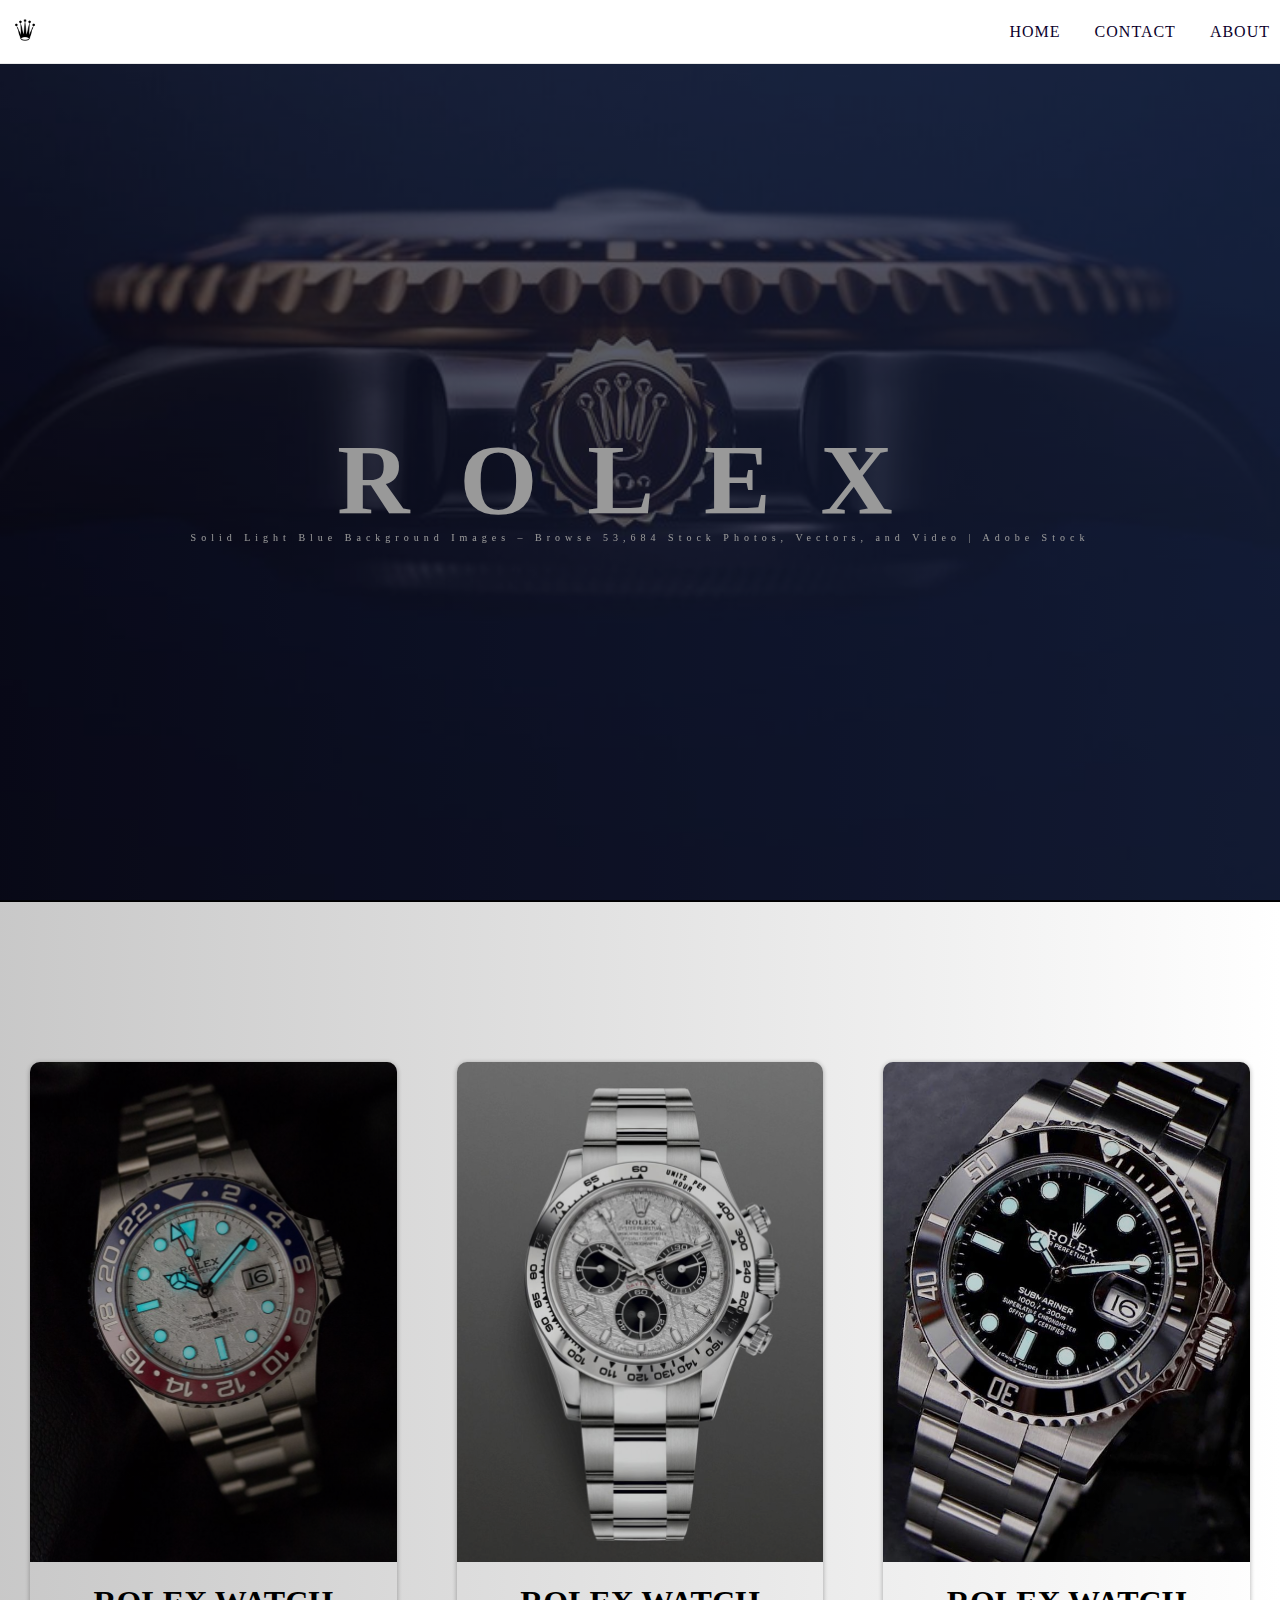
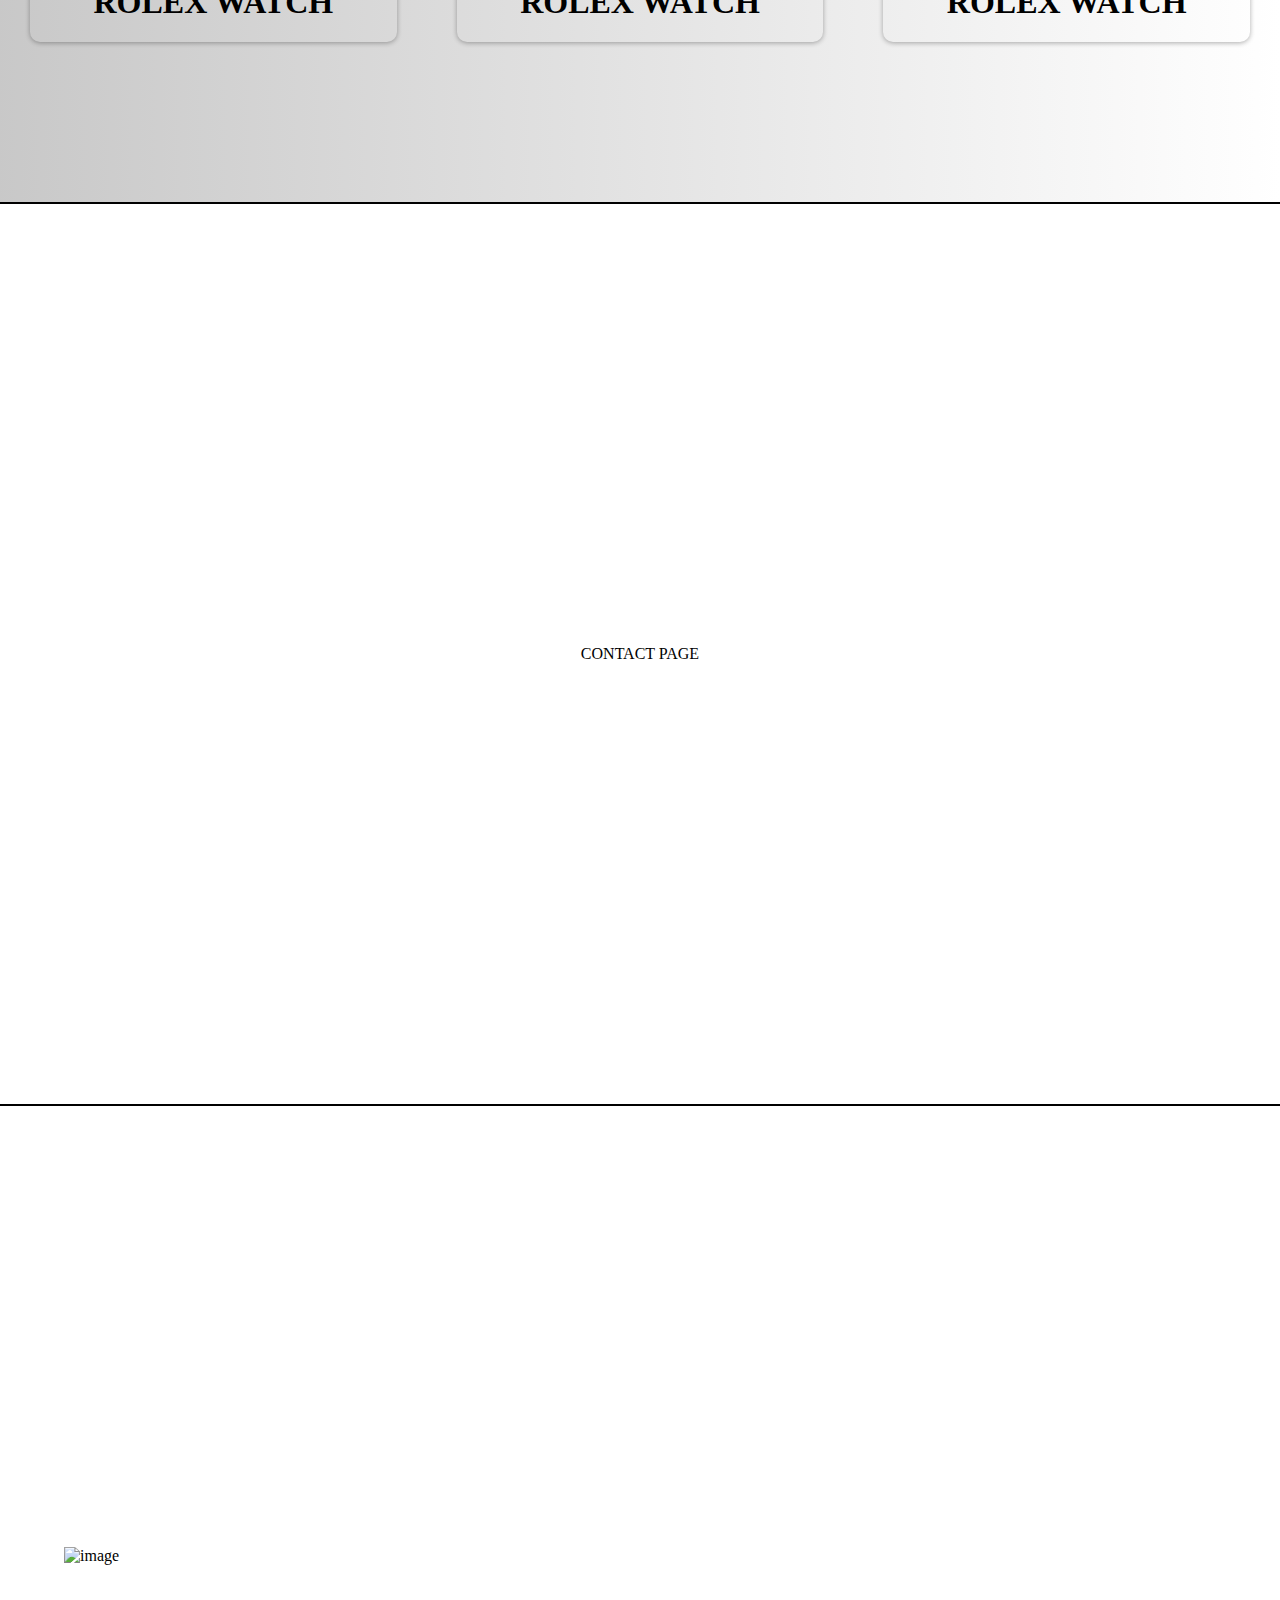
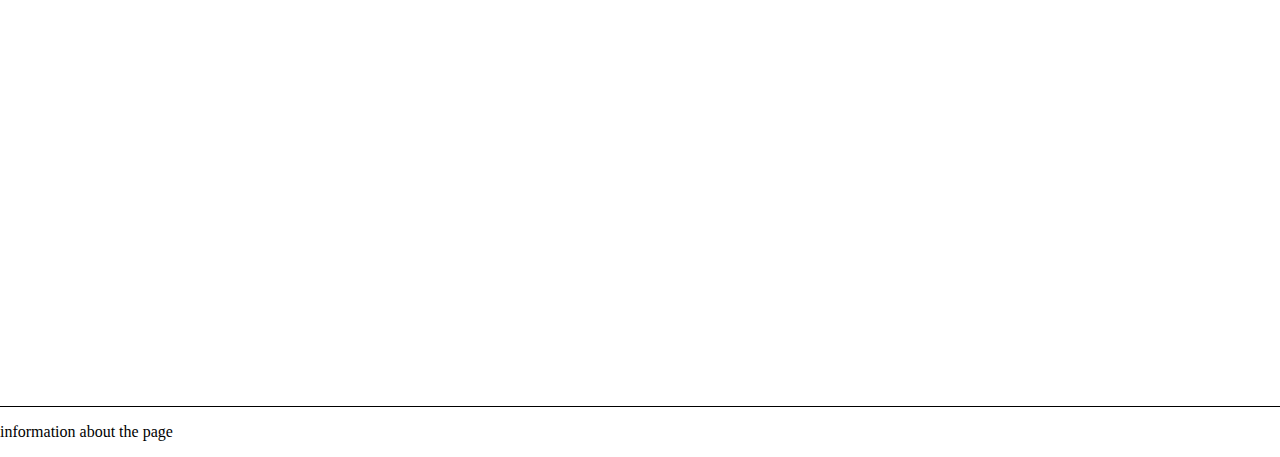
==== index.html @ f94d5968 "update page" ====
<!DOCTYPE html>
<html lang="en">
<head>
    <meta charset="UTF-8">
    <meta name="viewport" content="width=device-width, initial-scale=1.0">
    <title>Rolex.org</title>
    <link rel="icon" href="/img/logo-img.jpg">
    <link rel="stylesheet" href="/style.css">
</head>
<body>
    <header id="header-id">
        <div class="header-container">
            <div class="logo-div">
                <a href="#"><img src="/img/logo-img.jpg" alt="lgo" width="30px" id="logo-img"></a>
            </div>
            <div class="pages-div">
                <a href="#page-home">HOME</a>
                <a href="#page-contact">CONTACT</a>
                <a href="#page-about">ABOUT</a>
            </div>
        </div>
    </header>
    <!-- header end  -->
    <div class="all-page">
        <div class="land-page" id="page-lan">
            <div class="main">
                <h1>ROLEX</h1>
            </div>   
            <div class="sub">
                <p>Solid Light Blue Background Images – Browse 53,684 Stock Photos, Vectors, and Video | Adobe Stock</p>
            </div>
        </div> 
        <!-- land-page end -->
        <div class="home-page" id="page-home">
            <!-- <p>HOME PAGE</p> -->
           <!-- <div class="first-row">
            <div class="first-img">
                <img src="/img/img-1.jpg" alt="">
            </div>
            <div class="second-img">
                <img src="/img/img-2.jpg" alt="">
            </div>
            <div class="third-img">
                <img src="/img/img-3.jpg" alt="">
            </div>
           </div> 

           <div class="second-row">
            <div class="2-first-img">
                <img src="/img/img-4.jpg" alt="">
            </div>
            <div class="2-second-img">
                <img src="/img/img-5.jpg" alt="">
            </div>
            <div class="2-third-img">
                <img src="/img/img-6.jpg" alt="">
            </div>
           </div> -->

           <div class="third-row">
            <div class="first-img">
                <div class="img-3" id="img-11">
                    <!-- <img src="/img/img-11.jpg" alt=""> -->
                </div>
                <div class="text-3">
                    <h1>ROLEX WATCH</h1>
                </div>
            </div>
            <div class="second-img">
                <div class="img-3" id="img-5">
                    <!-- <img src="/img/img-5.jpg" alt=""> -->
                </div>
                <div class="text-3">
                    <h1>ROLEX WATCH</h1>
                </div>
            </div>
            <div class="third-img">
                <div class="img-3" id="img-7">
                    <!-- <img src="/img/img-7.jpg" alt=""> -->
                </div>
                <div class="text-3">
                    <h1>ROLEX WATCH</h1>
                </div>
            </div>
           </div>
        </div>
        <!-- home-page end -->
        <div class="contact-page" id="page-contact">
            <p>CONTACT PAGE</p>
        </div>
        <!-- contact-page end -->
        <div class="about-page" id="page-about">
            <img src="https://sugesswatch.com/cdn/shop/files/01_e81c27a1-231c-4079-8136-83de988361e1_1946x.jpg?v=1704544137" alt="image">
        </div>
    </div>
    <!-- about-page end -->
    <footer>
        <div class="info">
        <p>information about the page</p>
    </div>
   </footer>
</body>
</html>
---- style.css ----
html{
    scroll-behavior: smooth;
}
body{
    margin: 0;
    padding: 0;
    font-family: Verdana;
}
.header-container{
    display: flex;
    align-items: center;
    justify-content: space-between;
    background-color: rgb(255, 255, 255);
    height: 7vh;
    padding-left: 10px;
    padding-right: 10px;
}
#header-id{
    position: sticky;
    top: 0;
    border-bottom: 1px solid rgba(223, 222, 222, 0.679);
}
.header-container .pages-div a{
    margin-left: 30px;
}
.header-container a{
    text-decoration: none;
    letter-spacing: 1px;
    color: rgb(12, 1, 44);
    font-weight: 500;
    font-size: 16px;
}

#logo-img{
    border-radius: 10px;
}

.all-page{
    display: flex;
    align-items: center;
    justify-content: center;
    flex-direction: column;
}

.all-page div{
    width: 100%;
    /* border: 1px solid black; */
    display: flex;
    align-items: center;
    justify-content: center;
}
.land-page{
    height: 93vh;
    /* background: linear-gradient(to left, rgba(49, 71, 136, 0.6), rgba(31, 31, 79, 0.416)), url("/img/land-page.jpg"); */
    background: linear-gradient(to left, rgba(49, 71, 136, 0.6), rgba(31, 31, 79, 0.416)), url("/img/img-20.jpg");
    background-repeat: no-repeat;
    filter: brightness(.6);
    /* filter: opacity(1px); */
    /* filter: blur(10px); */
    background-position: center;
    background-attachment: fixed;
    background-size: cover ;
    display: flex;
    align-items: center;
    justify-content: center;
    flex-direction: column;
}
.land-page h1{
    font-size: 100px;
    color: white;
    margin: 0;
    letter-spacing: 50px;
}
.land-page p{
    font-size: 10px;
    margin: 0;
    margin-top: -5px;
    letter-spacing: 5px;
    color: white;
    text-align: center;
}
.home-page, .about-page, .contact-page{
    height: 100vh;
    border: 1px solid black;
}
.about-page img{
    width: 90%;
}
.home-page{
    display: flex;
    align-items: center;
    justify-content: center;
    flex-direction: column;
    background: linear-gradient(to right, rgba(19, 18, 18, 0.232), rgba(255, 255, 255, 0.173));
}
.home-page img{
    width: 300px;
    height: 500px;
    object-fit: cover;
}

.first-img, .second-img, .third-img{
    display: flex;
    align-items: center;
    justify-content: center;
    flex-direction: column;
    margin: 30px;
    /* border: 1px solid black; */
    border-radius: 10px;
    overflow: hidden;
    box-shadow: 0 1px 5px rgba(0, 0, 0, 0.323);
    
}
#img-11{
    height: 500px;
    background: linear-gradient(to right, rgba(0, 0, 0, 0.169), rgba(0, 0, 0, 0.5)), url(/img/img-11.jpg);
    background-position: center;
    background-size: cover;
    border: none;
}
#img-5{
    height: 500px;
    background: linear-gradient(to right, rgba(0, 0, 0, 0.169), rgba(0, 0, 0, 0.234)), url(/img/img-5.jpg);
    background-position: center;
    background-size: cover;
    border: none;
}
#img-7{
    height: 500px;
    background: linear-gradient(to right, rgba(0, 0, 0, 0.169), rgba(0, 0, 0, 0.23)), url(/img/img-7.jpg);
    background-position: center;
    background-size: cover;
    border: none;
    
}
.text-3{
    border: none;
}
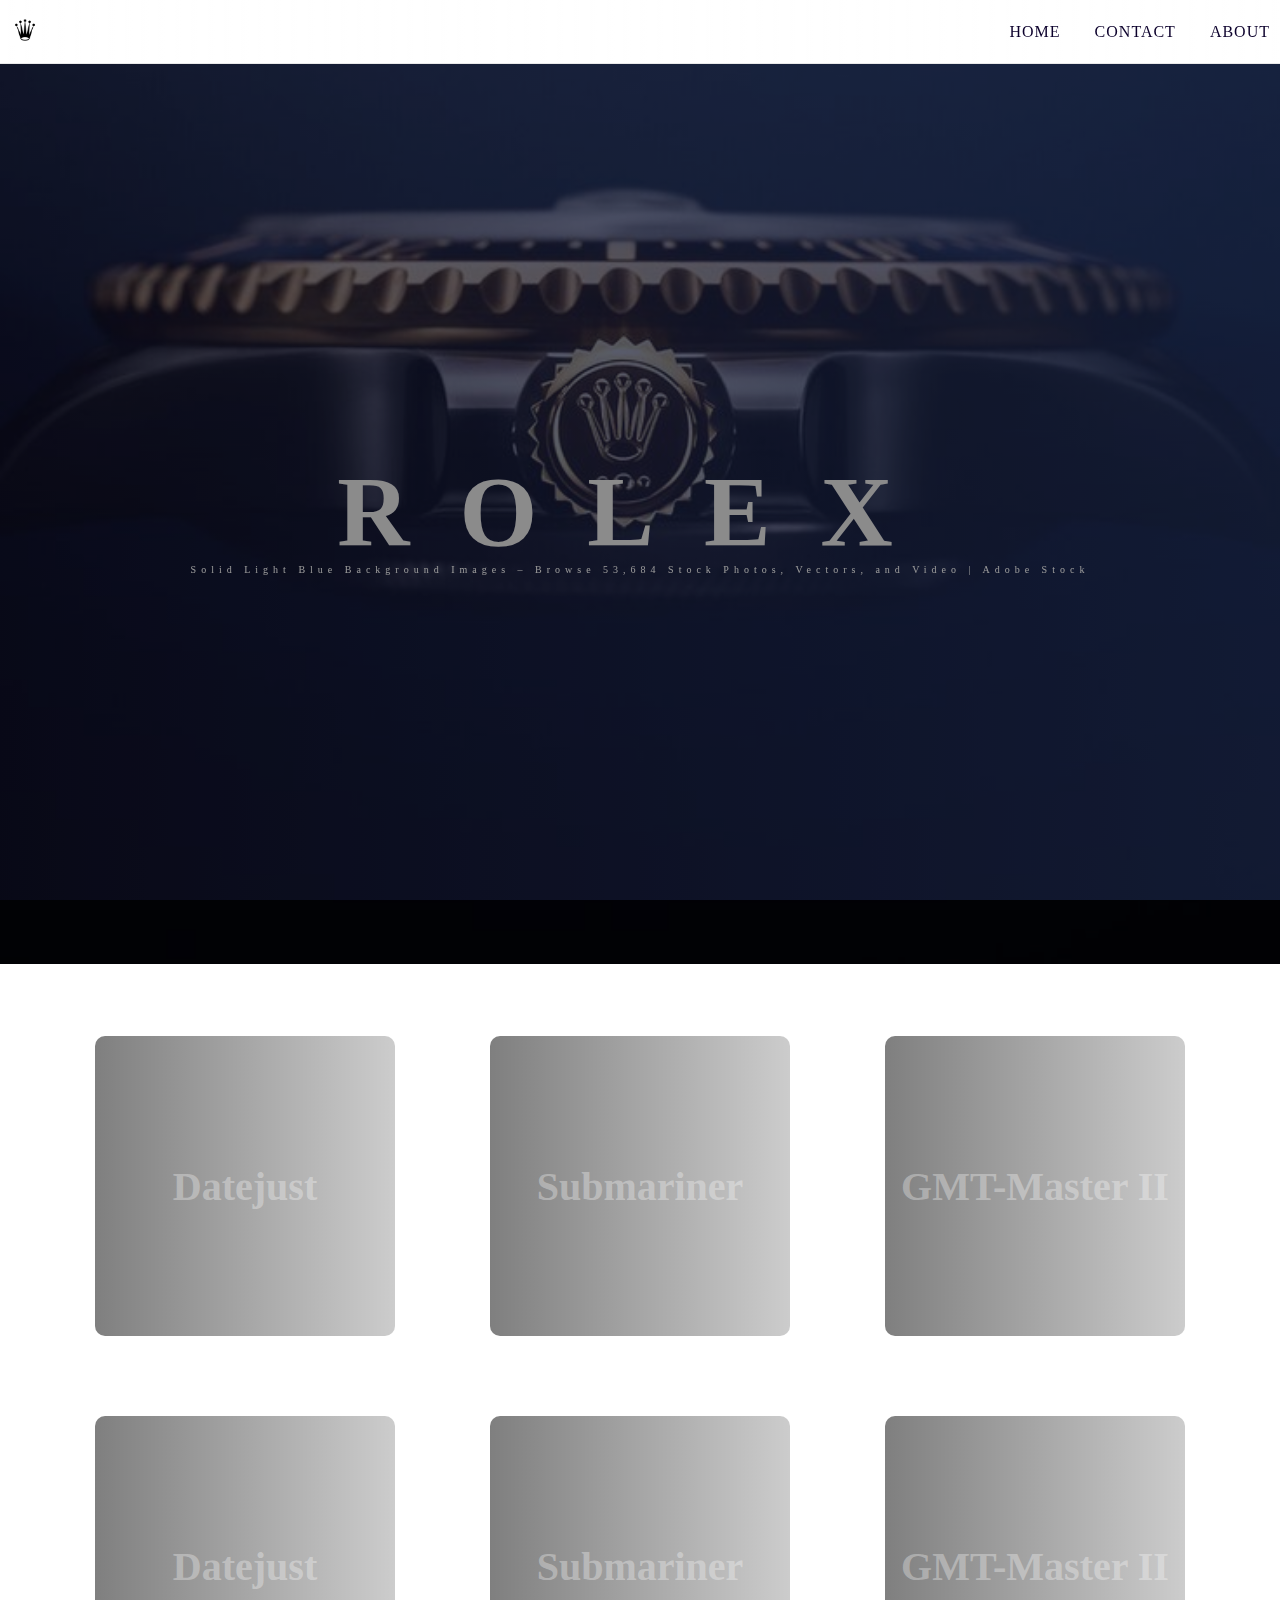
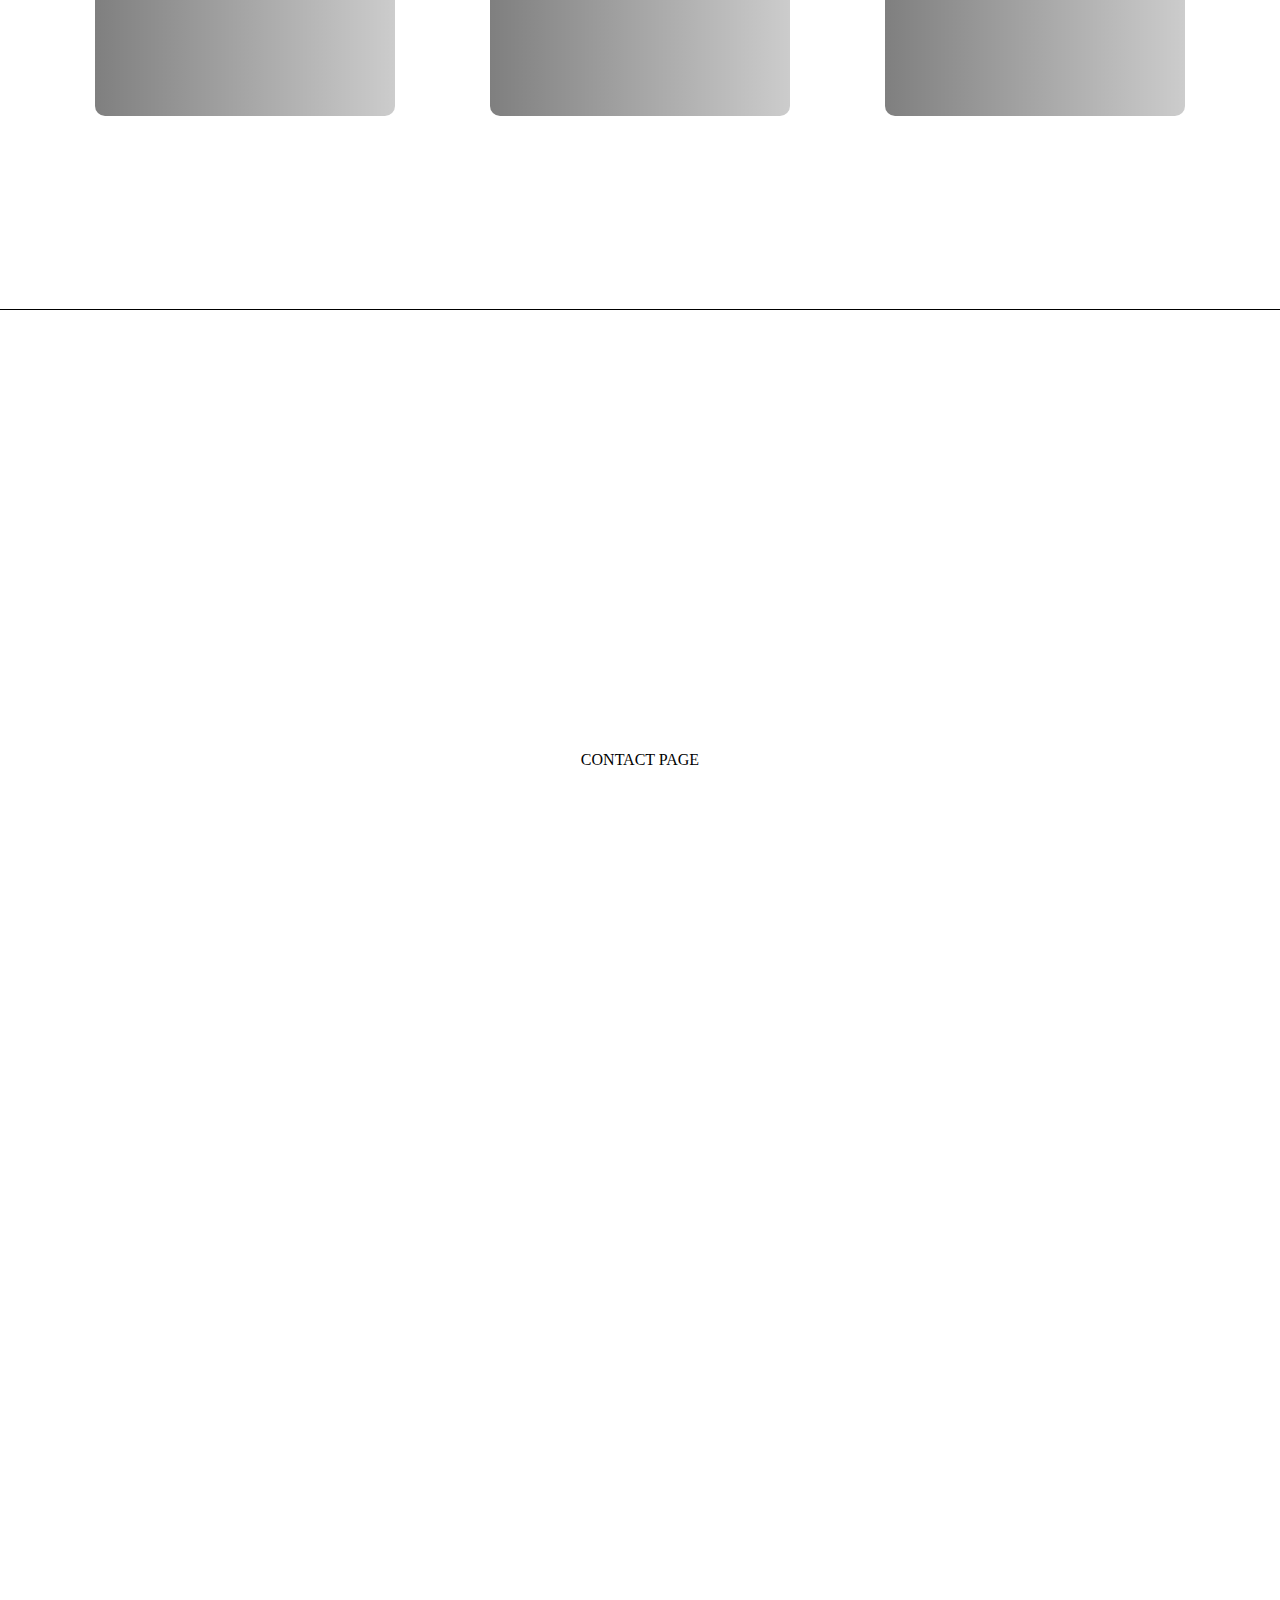
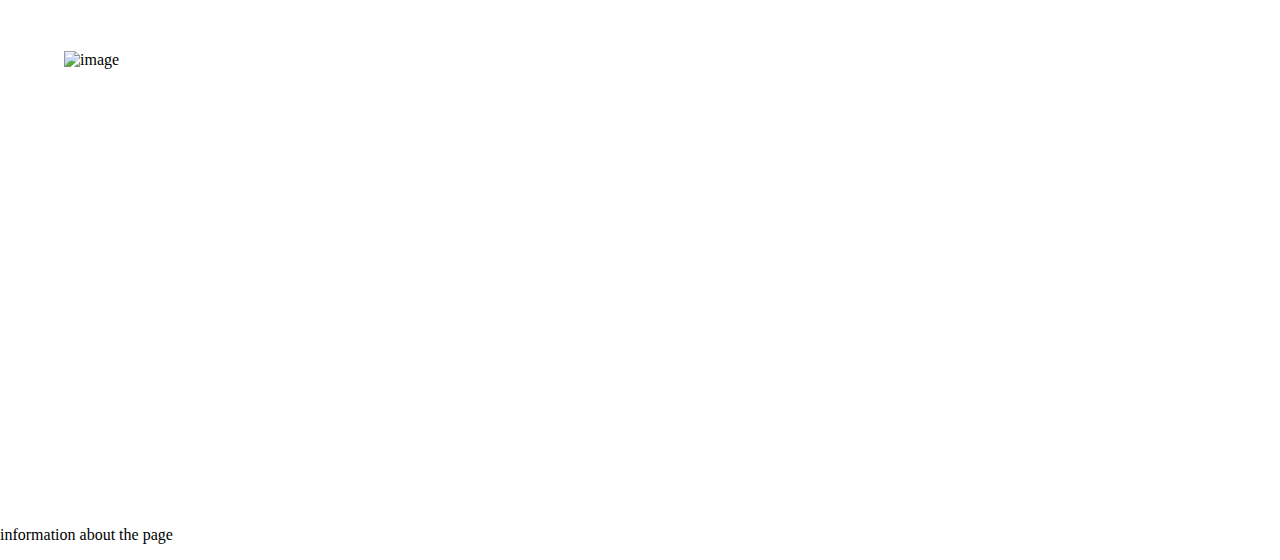
==== commit 59ae3052: "update page" ====
--- a/index.html
+++ b/index.html
@@ -32,58 +32,37 @@
         </div> 
         <!-- land-page end -->
         <div class="home-page" id="page-home">
-            <!-- <p>HOME PAGE</p> -->
-           <!-- <div class="first-row">
-            <div class="first-img">
-                <img src="/img/img-1.jpg" alt="">
-            </div>
-            <div class="second-img">
-                <img src="/img/img-2.jpg" alt="">
-            </div>
-            <div class="third-img">
-                <img src="/img/img-3.jpg" alt="">
-            </div>
-           </div> 
-
-           <div class="second-row">
-            <div class="2-first-img">
-                <img src="/img/img-4.jpg" alt="">
-            </div>
-            <div class="2-second-img">
-                <img src="/img/img-5.jpg" alt="">
-            </div>
-            <div class="2-third-img">
-                <img src="/img/img-6.jpg" alt="">
-            </div>
-           </div> -->
-
-           <div class="third-row">
-            <div class="first-img">
-                <div class="img-3" id="img-11">
-                    <!-- <img src="/img/img-11.jpg" alt=""> -->
+            <!-- start first row  -->
+            <div class="rows">
+                <div class="img-1" id="img-11">
+                    <h1>Datejust</h1>
                 </div>
-                <div class="text-3">
-                    <h1>ROLEX WATCH</h1>
+                <div class="img-1" id="img-5">
+                    <h1>Submariner</h1>
+                </div>
+                <div class="img-1" id="img-7">
+                    <h1>GMT-Master II</h1>
                 </div>
             </div>
-            <div class="second-img">
-                <div class="img-3" id="img-5">
-                    <!-- <img src="/img/img-5.jpg" alt=""> -->
+            <!-- end first row  -->
+<!-- ******************************************** -->
+            <!-- start second row  -->
+            <div class="rows">
+                <div class="img-2" id="img-19">
+                    <h1>Datejust</h1>
                 </div>
-                <div class="text-3">
-                    <h1>ROLEX WATCH</h1>
+                <div class="img-2" id="img-8">
+                    <h1>Submariner</h1>
+                </div>
+                <div class="img-2" id="img-1">
+                    <h1>GMT-Master II</h1>
                 </div>
             </div>
-            <div class="third-img">
-                <div class="img-3" id="img-7">
-                    <!-- <img src="/img/img-7.jpg" alt=""> -->
-                </div>
-                <div class="text-3">
-                    <h1>ROLEX WATCH</h1>
-                </div>
-            </div>
+            <!-- end of second row  -->
+<!-- ************************************************* -->
            </div>
-        </div>
+        </div> <!-- end of page container -->
+<!-- **************************************** -->
         <!-- home-page end -->
         <div class="contact-page" id="page-contact">
             <p>CONTACT PAGE</p>
--- a/style.css
+++ b/style.css
@@ -10,7 +10,7 @@
     display: flex;
     align-items: center;
     justify-content: space-between;
-    background-color: rgb(255, 255, 255);
+    background: linear-gradient(to right, rgba(255, 255, 255, 0.697), rgb(255, 255, 255));
     height: 7vh;
     padding-left: 10px;
     padding-right: 10px;
@@ -31,23 +31,13 @@
     font-size: 16px;
 }
 
-#logo-img{
-    border-radius: 10px;
-}
-
-.all-page{
-    display: flex;
-    align-items: center;
-    justify-content: center;
-    flex-direction: column;
-}
-
-.all-page div{
+.all-page .land-page,.about-page, .contact-page{
     width: 100%;
     /* border: 1px solid black; */
     display: flex;
     align-items: center;
     justify-content: center;
+    height: 100vh;
 }
 .land-page{
     height: 93vh;
@@ -67,9 +57,10 @@
 }
 .land-page h1{
     font-size: 100px;
-    color: white;
+    color: rgb(232, 232, 232);
     margin: 0;
     letter-spacing: 50px;
+    /* -webkit-text-stroke: .3px rgb(1, 5, 24); */
 }
 .land-page p{
     font-size: 10px;
@@ -79,60 +70,68 @@
     color: white;
     text-align: center;
 }
-.home-page, .about-page, .contact-page{
-    height: 100vh;
-    border: 1px solid black;
-}
 .about-page img{
     width: 90%;
 }
-.home-page{
+
+#img-11{
+    background: linear-gradient(to right, rgba(0, 0, 0, .5), rgba(0, 0, 0, 0.2)), url(/img/img-33.jpg);
+}
+#img-5{
+    background: linear-gradient(to right, rgba(0, 0, 0, .5), rgba(0, 0, 0, .2)), url(/img/img-44.jpg);
+}
+#img-7{
+    background: linear-gradient(to right, rgba(0, 0, 0, .5), rgba(0, 0, 0, .2)), url(/img/img-55.jpg);
+}
+#img-1{
+    background: linear-gradient(to right, rgba(0, 0, 0, .5), rgba(0, 0, 0, .2)), url(/img/img-ice.jpg);
+}
+#img-19{
+    background: linear-gradient(to right, rgba(0, 0, 0, .5), rgba(0, 0, 0, .2)), url(/img/img-rock.jpg);
+}
+#img-8{
+    background: linear-gradient(to right, rgba(0, 0, 0, .5), rgba(0, 0, 0, .2)), url(/img/img-sea.jpg);
+}
+#img-11, #img-5, #img-7, #img-1, #img-19, #img-8{
+    height: 300px;
+    width: 300px;
+    background-position: center;
+    background-size: cover;
+    border: none;
+    text-align: center;
     display: flex;
     align-items: center;
     justify-content: center;
-    flex-direction: column;
-    background: linear-gradient(to right, rgba(19, 18, 18, 0.232), rgba(255, 255, 255, 0.173));
-}
-.home-page img{
-    width: 300px;
-    height: 500px;
-    object-fit: cover;
+    margin-bottom: 80px;
 }
 
-.first-img, .second-img, .third-img{
+.rows h1{
+    border: none;
+    color: rgba(255, 255, 255, 0.332);
+    font-size: 40px;
+    /* -webkit-text-stroke: .5px rgb(255, 255, 255); */
+}
+.rows h1:hover{
+    color: white;
+}
+
+/* home page  */
+.rows{
     display: flex;
-    align-items: center;
-    justify-content: center;
-    flex-direction: column;
-    margin: 30px;
-    /* border: 1px solid black; */
+    align-content: center;
+    justify-content: space-evenly;
+    flex-direction: row;
+}
+.home-page{
+    height: 97vh;
+    padding-top: 8vh;
+    border-bottom: 1px solid black;
+    background: linear-gradient(to right, rgba(87, 87, 87, 0.224), rgba(69, 69, 69, 0.321)), url('/img/nice-img.jpg');
+    background-attachment: fixed;
+    background-size: cover;
+    /* filter: opacity(50); */
+    /* filter: blur(30); */
+}
+.img-1, .img-2{
     border-radius: 10px;
-    overflow: hidden;
-    box-shadow: 0 1px 5px rgba(0, 0, 0, 0.323);
-    
-}
-#img-11{
-    height: 500px;
-    background: linear-gradient(to right, rgba(0, 0, 0, 0.169), rgba(0, 0, 0, 0.5)), url(/img/img-11.jpg);
-    background-position: center;
-    background-size: cover;
-    border: none;
-}
-#img-5{
-    height: 500px;
-    background: linear-gradient(to right, rgba(0, 0, 0, 0.169), rgba(0, 0, 0, 0.234)), url(/img/img-5.jpg);
-    background-position: center;
-    background-size: cover;
-    border: none;
-}
-#img-7{
-    height: 500px;
-    background: linear-gradient(to right, rgba(0, 0, 0, 0.169), rgba(0, 0, 0, 0.23)), url(/img/img-7.jpg);
-    background-position: center;
-    background-size: cover;
-    border: none;
-    
-}
-.text-3{
-    border: none;
 }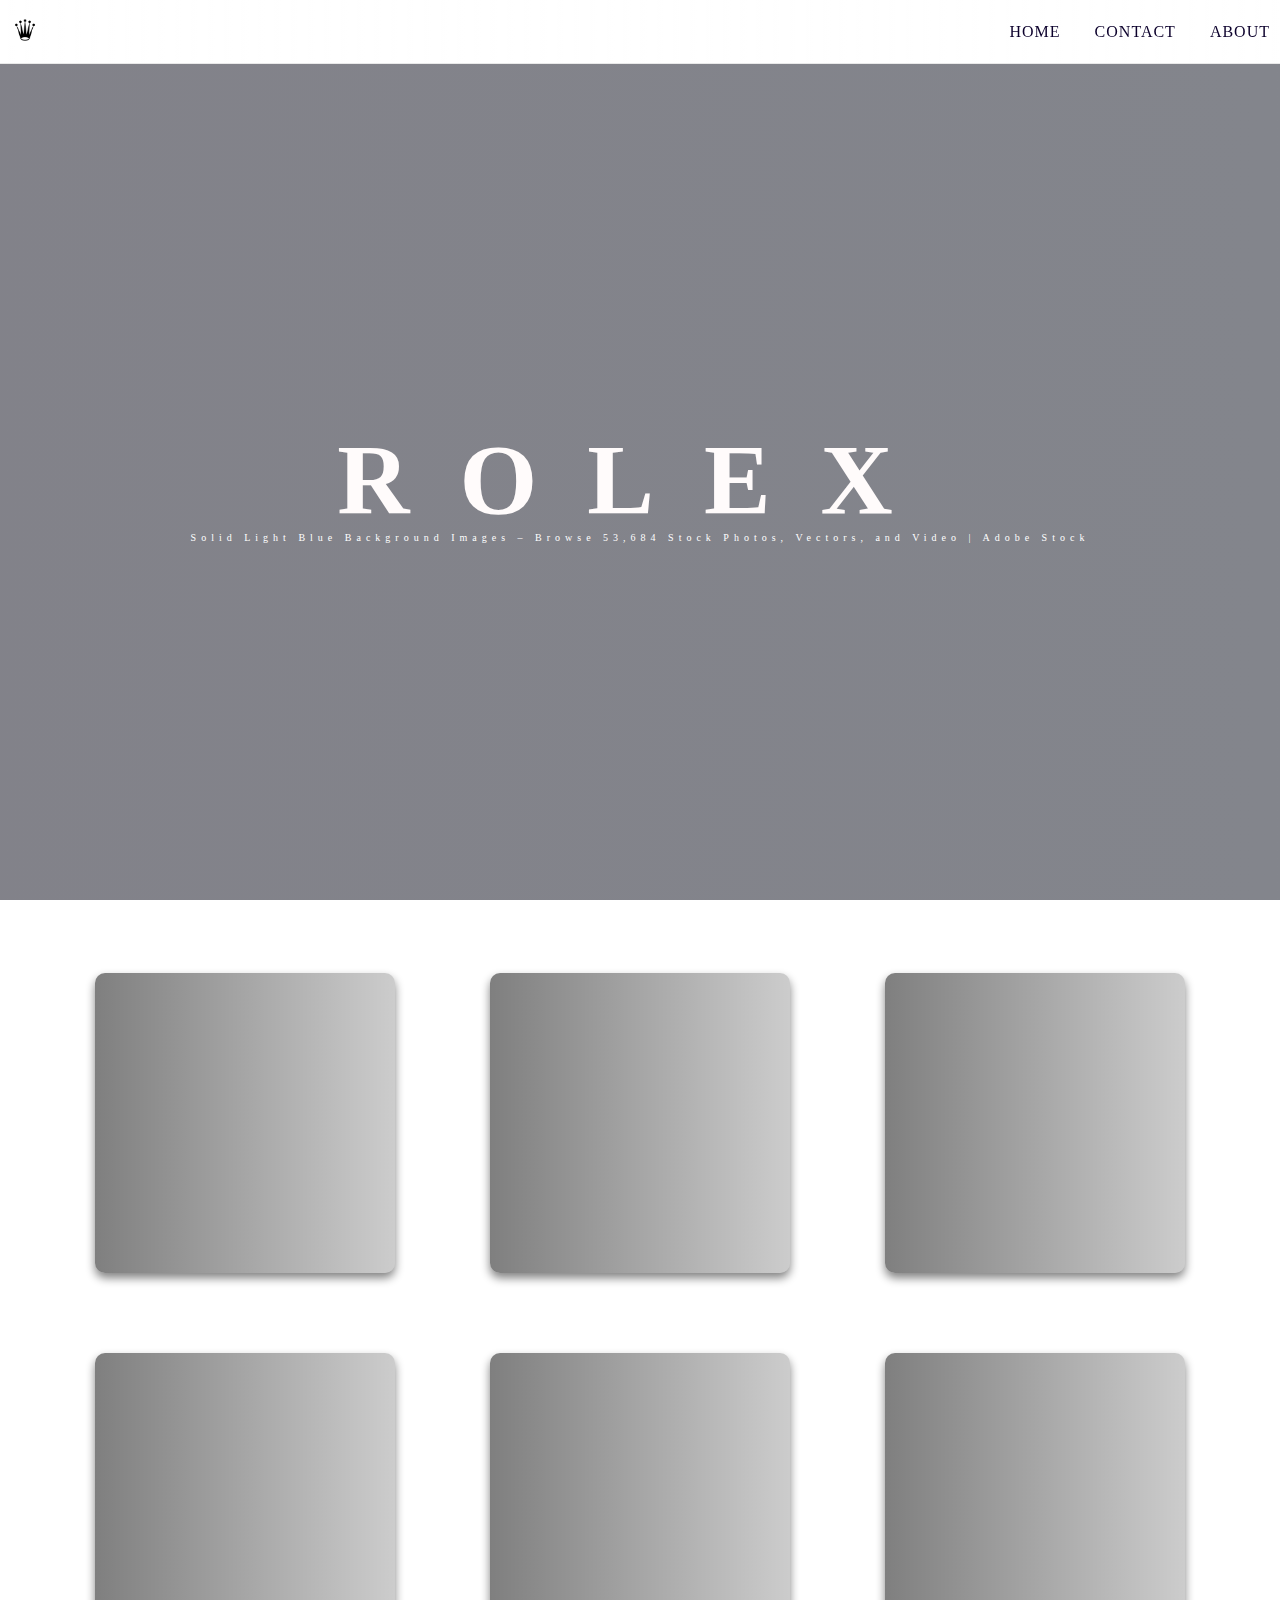
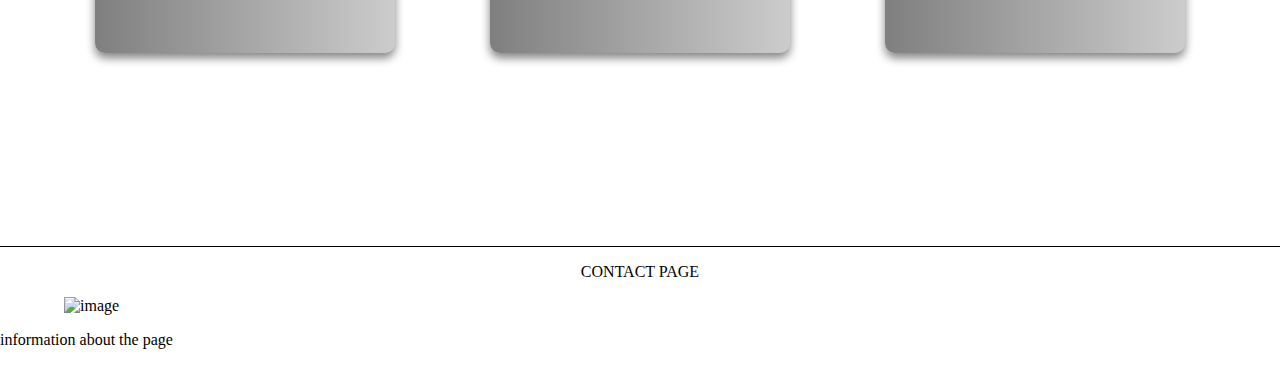
==== commit 18ee06ce: "update page" ====
--- a/index.html
+++ b/index.html
@@ -23,12 +23,8 @@
     <!-- header end  -->
     <div class="all-page">
         <div class="land-page" id="page-lan">
-            <div class="main">
                 <h1>ROLEX</h1>
-            </div>   
-            <div class="sub">
                 <p>Solid Light Blue Background Images – Browse 53,684 Stock Photos, Vectors, and Video | Adobe Stock</p>
-            </div>
         </div> 
         <!-- land-page end -->
         <div class="home-page" id="page-home">
--- a/style.css
+++ b/style.css
@@ -37,16 +37,13 @@
     display: flex;
     align-items: center;
     justify-content: center;
-    height: 100vh;
+    /* height: 100vh; */
 }
 .land-page{
     height: 93vh;
-    /* background: linear-gradient(to left, rgba(49, 71, 136, 0.6), rgba(31, 31, 79, 0.416)), url("/img/land-page.jpg"); */
-    background: linear-gradient(to left, rgba(49, 71, 136, 0.6), rgba(31, 31, 79, 0.416)), url("/img/img-20.jpg");
+    /* background: linear-gradient(to left, rgba(8, 12, 26, 0.5), rgba(6, 6, 21, 0.5)), url("/img/img-20.jpg"); */
+    background: linear-gradient(to left, rgba(8, 12, 26, 0.5), rgba(6, 6, 21, 0.5)), url("/img/nice-img.jpg");
     background-repeat: no-repeat;
-    filter: brightness(.6);
-    /* filter: opacity(1px); */
-    /* filter: blur(10px); */
     background-position: center;
     background-attachment: fixed;
     background-size: cover ;
@@ -57,7 +54,7 @@
 }
 .land-page h1{
     font-size: 100px;
-    color: rgb(232, 232, 232);
+    color: rgb(255, 251, 251);
     margin: 0;
     letter-spacing: 50px;
     /* -webkit-text-stroke: .3px rgb(1, 5, 24); */
@@ -75,9 +72,11 @@
 }
 
 #img-11{
-    background: linear-gradient(to right, rgba(0, 0, 0, .5), rgba(0, 0, 0, 0.2)), url(/img/img-33.jpg);
+    /* background: linear-gradient(to right, rgba(0, 0, 0, .5), rgba(0, 0, 0, 0.2)), url(/img/img-33.jpg); */
+    background: linear-gradient(to right, rgba(0, 0, 0, .5), rgba(0, 0, 0, 0.2)), url(/img/Rolex.jpg);
 }
 #img-5{
+    /* background: linear-gradient(to right, rgba(0, 0, 0, .5), rgba(0, 0, 0, .2)), url(/img/img-44.jpg); */
     background: linear-gradient(to right, rgba(0, 0, 0, .5), rgba(0, 0, 0, .2)), url(/img/img-44.jpg);
 }
 #img-7{
@@ -103,11 +102,12 @@
     align-items: center;
     justify-content: center;
     margin-bottom: 80px;
+    box-shadow: 0 5px 10px rgba(0, 0, 0, 0.493);
 }
 
 .rows h1{
     border: none;
-    color: rgba(255, 255, 255, 0.332);
+    color: rgba(255, 255, 255, 0);
     font-size: 40px;
     /* -webkit-text-stroke: .5px rgb(255, 255, 255); */
 }
@@ -126,7 +126,7 @@
     height: 97vh;
     padding-top: 8vh;
     border-bottom: 1px solid black;
-    background: linear-gradient(to right, rgba(87, 87, 87, 0.224), rgba(69, 69, 69, 0.321)), url('/img/nice-img.jpg');
+    background: linear-gradient(to right, rgba(35, 34, 34, 0.700), rgba(69, 69, 69, 0.706)), url('/img/land-page.jpg');
     background-attachment: fixed;
     background-size: cover;
     /* filter: opacity(50); */
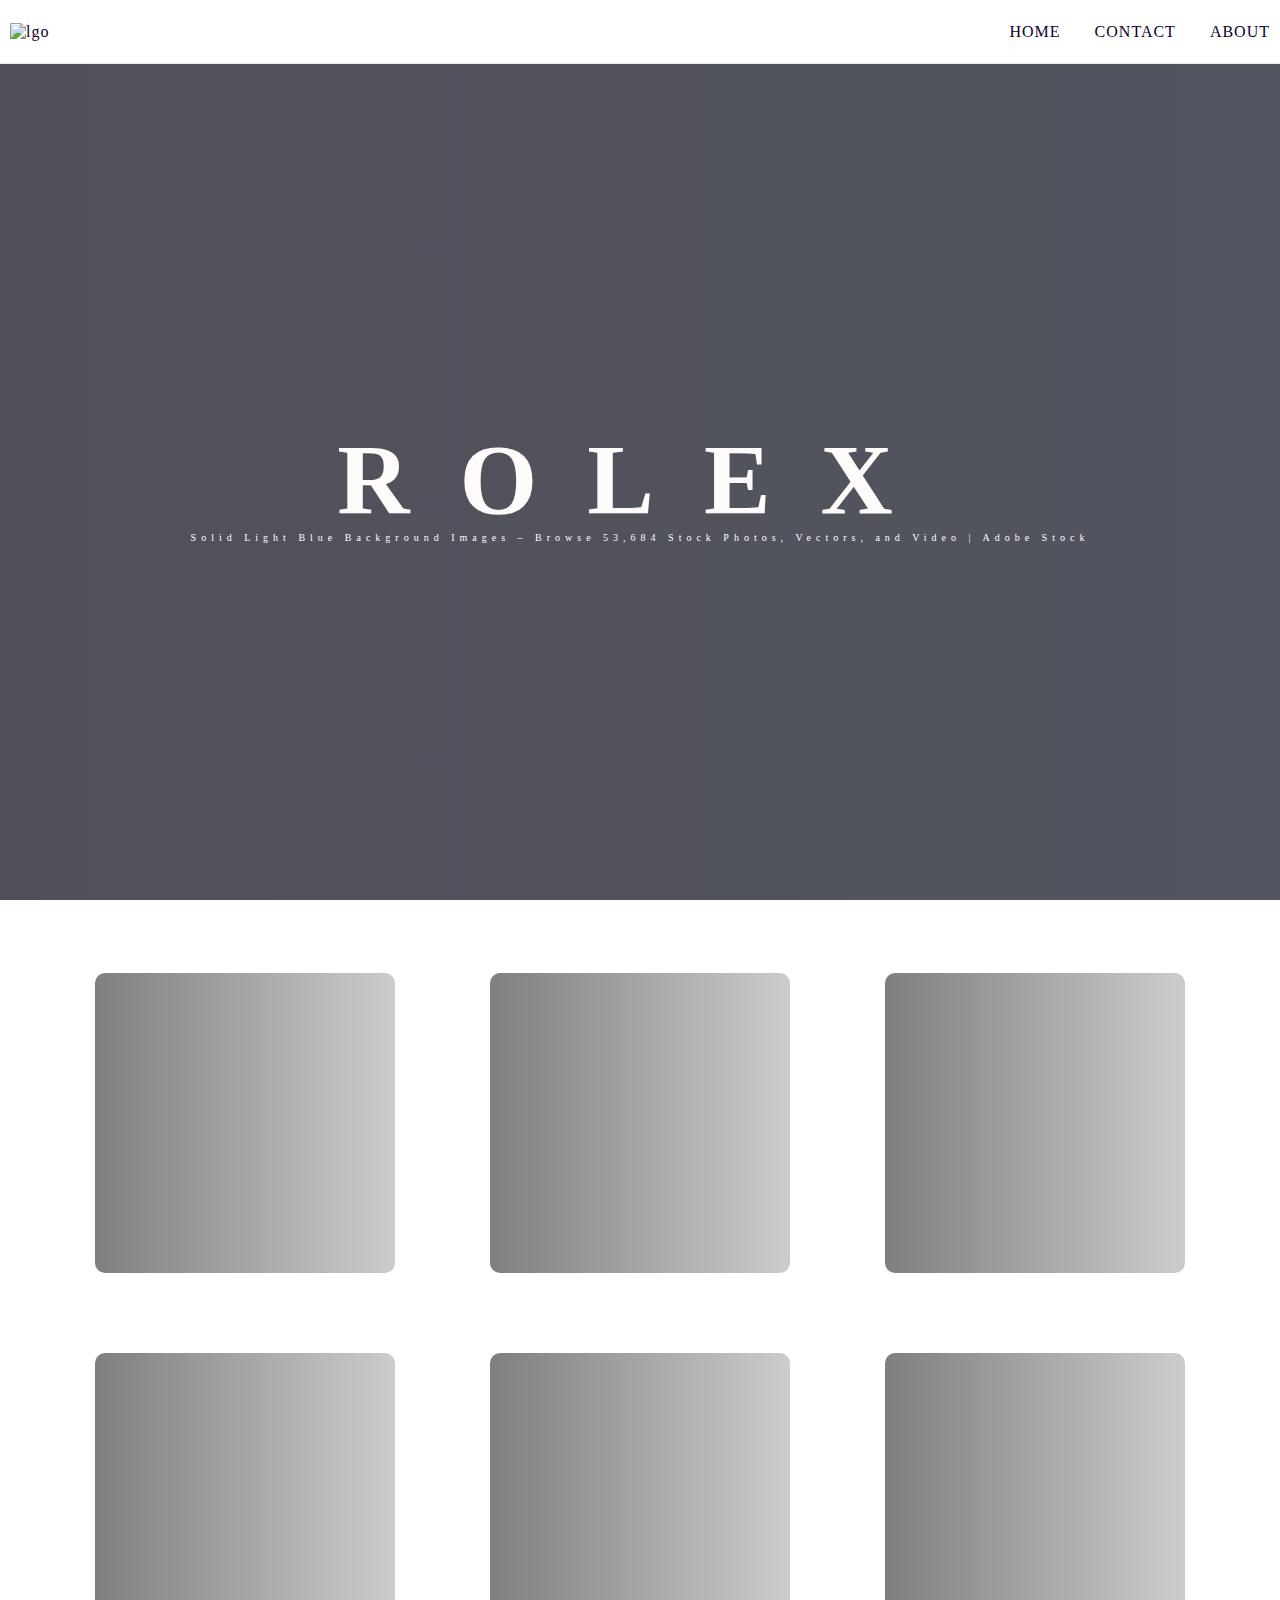
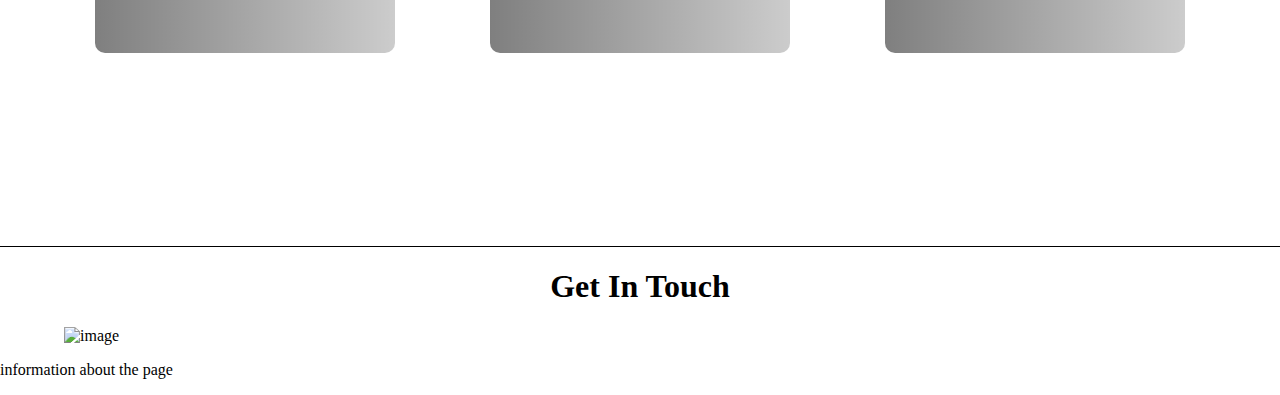
==== commit 322d3cd7: "update page" ====
--- a/index.html
+++ b/index.html
@@ -3,15 +3,15 @@
 <head>
     <meta charset="UTF-8">
     <meta name="viewport" content="width=device-width, initial-scale=1.0">
-    <title>Rolex.org</title>
-    <link rel="icon" href="/img/logo-img.jpg">
+    <title>The Rolex Watch collection | Rolex</title>
+    <link rel="icon" href="/img/png-logo.png">
     <link rel="stylesheet" href="/style.css">
 </head>
 <body>
     <header id="header-id">
         <div class="header-container">
             <div class="logo-div">
-                <a href="#"><img src="/img/logo-img.jpg" alt="lgo" width="30px" id="logo-img"></a>
+                <a href="#page-lan"><img src="/img/png-logo.png" alt="lgo" width="30px" id="logo-img"></a>
             </div>
             <div class="pages-div">
                 <a href="#page-home">HOME</a>
@@ -34,10 +34,10 @@
                     <h1>Datejust</h1>
                 </div>
                 <div class="img-1" id="img-5">
-                    <h1>Submariner</h1>
+                    <h1>Sea-Dweller</h1>
                 </div>
                 <div class="img-1" id="img-7">
-                    <h1>GMT-Master II</h1>
+                    <h1>Yacht-Master</h1>
                 </div>
             </div>
             <!-- end first row  -->
@@ -51,17 +51,25 @@
                     <h1>Submariner</h1>
                 </div>
                 <div class="img-2" id="img-1">
-                    <h1>GMT-Master II</h1>
+                    <h1>Deepsea</h1>
                 </div>
             </div>
             <!-- end of second row  -->
 <!-- ************************************************* -->
            </div>
         </div> <!-- end of page container -->
+        <!-- home-page end -->
 <!-- **************************************** -->
-        <!-- home-page end -->
+        <!-- contact page start  -->
         <div class="contact-page" id="page-contact">
-            <p>CONTACT PAGE</p>
+            <div class="heading">
+                <h1>Get In Touch</h1>
+            </div>
+            <div class="form-cont">
+                <form action="">
+
+                </form>
+            </div>
         </div>
         <!-- contact-page end -->
         <div class="about-page" id="page-about">
--- a/style.css
+++ b/style.css
@@ -10,7 +10,7 @@
     display: flex;
     align-items: center;
     justify-content: space-between;
-    background: linear-gradient(to right, rgba(255, 255, 255, 0.697), rgb(255, 255, 255));
+    background: linear-gradient(to right, rgb(255, 255, 255), rgb(255, 255, 255));
     height: 7vh;
     padding-left: 10px;
     padding-right: 10px;
@@ -42,7 +42,7 @@
 .land-page{
     height: 93vh;
     /* background: linear-gradient(to left, rgba(8, 12, 26, 0.5), rgba(6, 6, 21, 0.5)), url("/img/img-20.jpg"); */
-    background: linear-gradient(to left, rgba(8, 12, 26, 0.5), rgba(6, 6, 21, 0.5)), url("/img/nice-img.jpg");
+    background: linear-gradient(to left, rgba(8, 12, 26, 0.7), rgba(6, 6, 21, 0.7)), url("/img/nice-img.jpg");
     background-repeat: no-repeat;
     background-position: center;
     background-attachment: fixed;
@@ -72,11 +72,9 @@
 }
 
 #img-11{
-    /* background: linear-gradient(to right, rgba(0, 0, 0, .5), rgba(0, 0, 0, 0.2)), url(/img/img-33.jpg); */
-    background: linear-gradient(to right, rgba(0, 0, 0, .5), rgba(0, 0, 0, 0.2)), url(/img/Rolex.jpg);
+    background: linear-gradient(to right, rgba(0, 0, 0, .5), rgba(0, 0, 0, 0.2)), url(/img/date-just.jpg);
 }
 #img-5{
-    /* background: linear-gradient(to right, rgba(0, 0, 0, .5), rgba(0, 0, 0, .2)), url(/img/img-44.jpg); */
     background: linear-gradient(to right, rgba(0, 0, 0, .5), rgba(0, 0, 0, .2)), url(/img/img-44.jpg);
 }
 #img-7{
@@ -102,14 +100,13 @@
     align-items: center;
     justify-content: center;
     margin-bottom: 80px;
-    box-shadow: 0 5px 10px rgba(0, 0, 0, 0.493);
+    /* box-shadow: 0 5px 10px rgba(0, 0, 0, 0.493); */
 }
 
 .rows h1{
     border: none;
     color: rgba(255, 255, 255, 0);
     font-size: 40px;
-    /* -webkit-text-stroke: .5px rgb(255, 255, 255); */
 }
 .rows h1:hover{
     color: white;
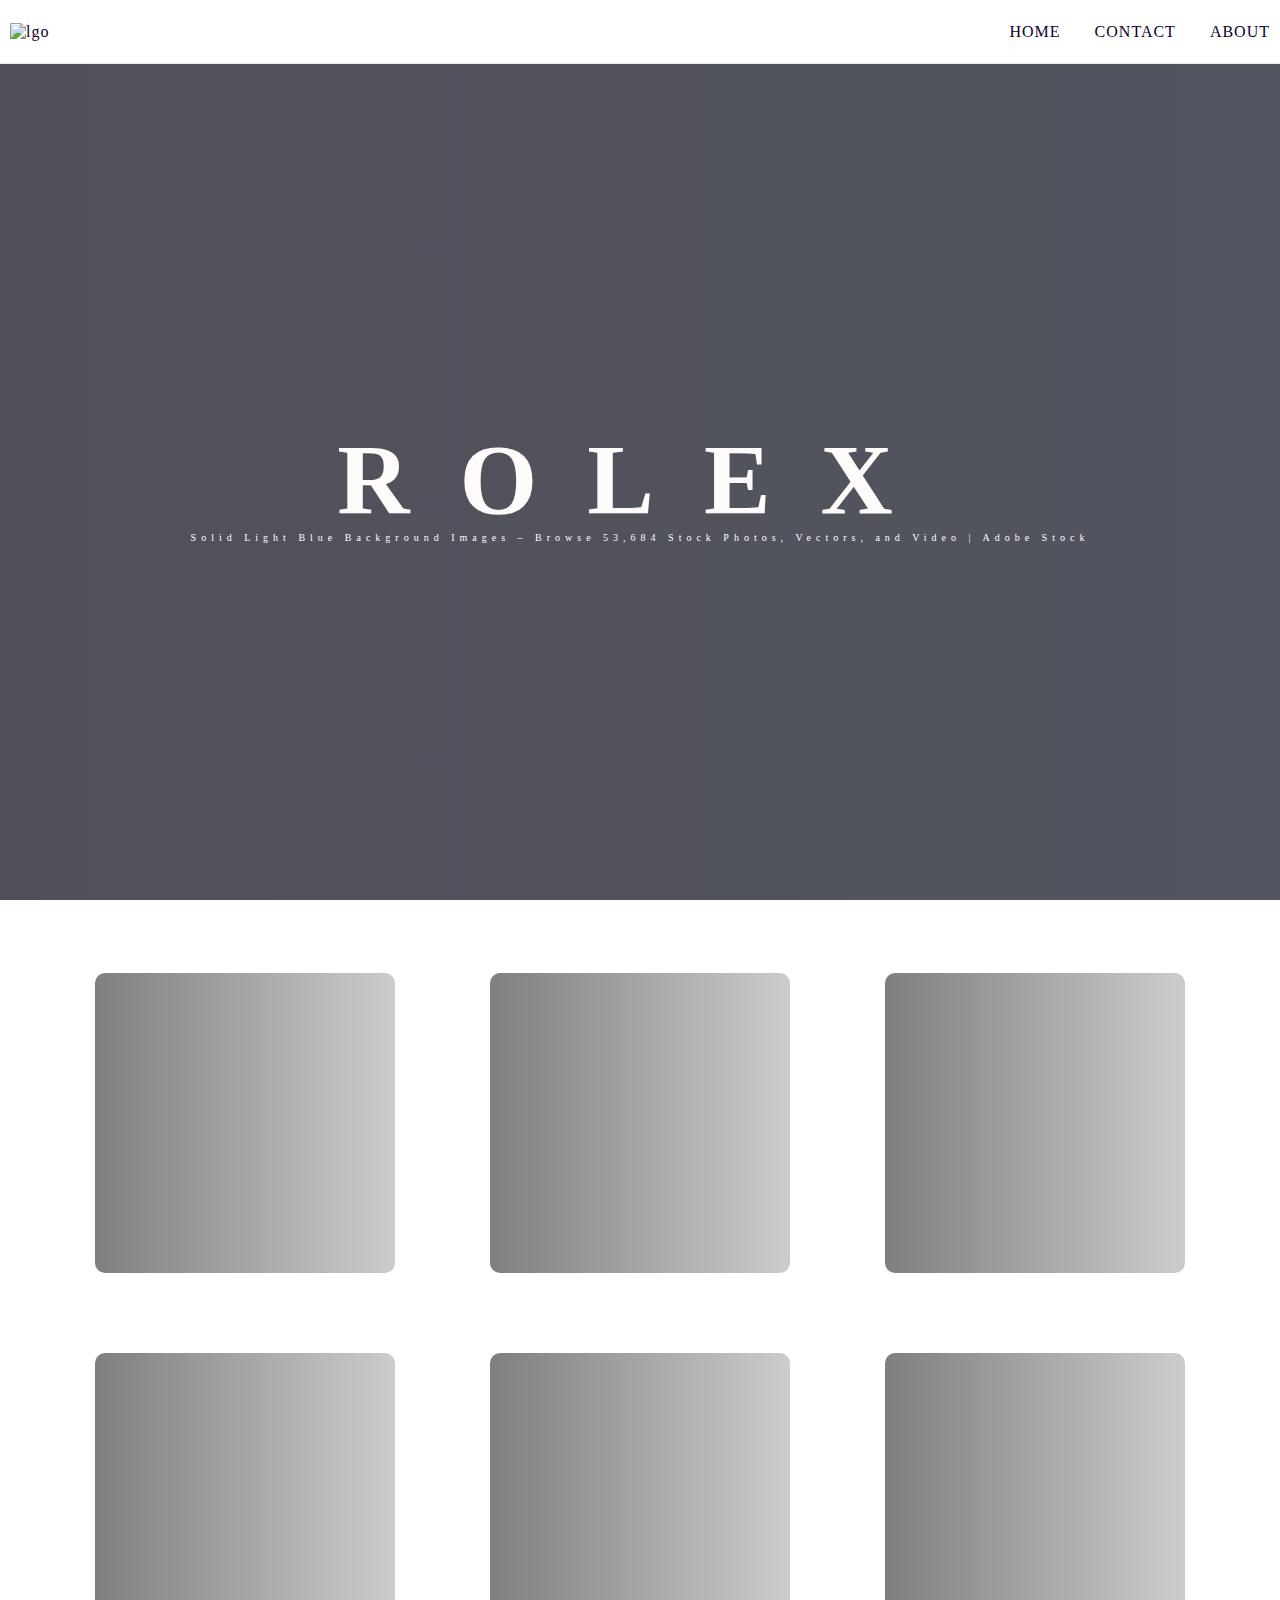
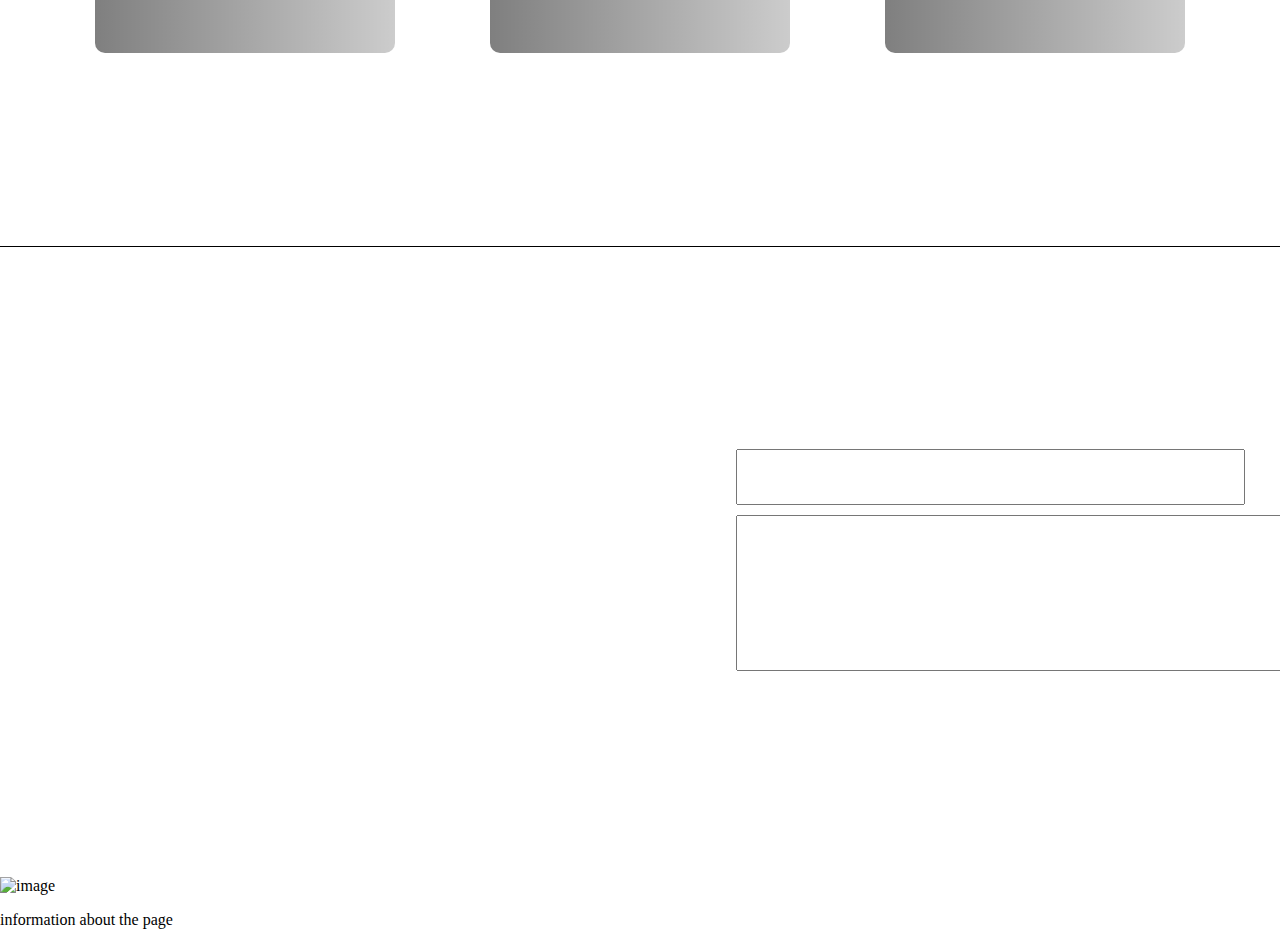
==== commit 61691b86: "update page" ====
--- a/index.html
+++ b/index.html
@@ -31,13 +31,13 @@
             <!-- start first row  -->
             <div class="rows">
                 <div class="img-1" id="img-11">
-                    <h1>Datejust</h1>
+                    <h1>Date-just</h1>
                 </div>
                 <div class="img-1" id="img-5">
                     <h1>Sea-Dweller</h1>
                 </div>
                 <div class="img-1" id="img-7">
-                    <h1>Yacht-Master</h1>
+                    <h1>GMT-Master II</h1>
                 </div>
             </div>
             <!-- end first row  -->
@@ -45,7 +45,7 @@
             <!-- start second row  -->
             <div class="rows">
                 <div class="img-2" id="img-19">
-                    <h1>Datejust</h1>
+                    <h1>Day-Date</h1>
                 </div>
                 <div class="img-2" id="img-8">
                     <h1>Submariner</h1>
@@ -64,10 +64,18 @@
         <div class="contact-page" id="page-contact">
             <div class="heading">
                 <h1>Get In Touch</h1>
+                <p>There are many variations of passages of Lorem Ipsum available, but the majority have suffered alteration in some form, by injected humour, or randomized words which don't look even slightly believable.</p>
             </div>
             <div class="form-cont">
                 <form action="">
-
+                    <div class="entry">
+                        <div class="each-entry">
+                            <input type="email" name="email" id="cus-email">
+                        </div>
+                        <div class="each-entry">
+                            <textarea name="message" id="message" cols="72" rows="10"></textarea>
+                        </div>
+                    </div>
                 </form>
             </div>
         </div>
--- a/style.css
+++ b/style.css
@@ -33,16 +33,10 @@
 
 .all-page .land-page,.about-page, .contact-page{
     width: 100%;
-    /* border: 1px solid black; */
-    display: flex;
-    align-items: center;
-    justify-content: center;
-    /* height: 100vh; */
 }
 .land-page{
     height: 93vh;
-    /* background: linear-gradient(to left, rgba(8, 12, 26, 0.5), rgba(6, 6, 21, 0.5)), url("/img/img-20.jpg"); */
-    background: linear-gradient(to left, rgba(8, 12, 26, 0.7), rgba(6, 6, 21, 0.7)), url("/img/nice-img.jpg");
+    background: linear-gradient(to left, rgba(8, 12, 26, 0.7), rgba(6, 6, 21, 0.7)), url("/img/land-img.jpg");
     background-repeat: no-repeat;
     background-position: center;
     background-attachment: fixed;
@@ -75,19 +69,19 @@
     background: linear-gradient(to right, rgba(0, 0, 0, .5), rgba(0, 0, 0, 0.2)), url(/img/date-just.jpg);
 }
 #img-5{
-    background: linear-gradient(to right, rgba(0, 0, 0, .5), rgba(0, 0, 0, .2)), url(/img/img-44.jpg);
+    background: linear-gradient(to right, rgba(0, 0, 0, .5), rgba(0, 0, 0, .2)), url(/img/sea-dwel.jpg);
 }
 #img-7{
-    background: linear-gradient(to right, rgba(0, 0, 0, .5), rgba(0, 0, 0, .2)), url(/img/img-55.jpg);
+    background: linear-gradient(to right, rgba(0, 0, 0, .5), rgba(0, 0, 0, .2)), url(/img/gmt.jpg);
 }
 #img-1{
-    background: linear-gradient(to right, rgba(0, 0, 0, .5), rgba(0, 0, 0, .2)), url(/img/img-ice.jpg);
+    background: linear-gradient(to right, rgba(0, 0, 0, .5), rgba(0, 0, 0, .2)), url(/img/deep-sea.jpg);
 }
 #img-19{
-    background: linear-gradient(to right, rgba(0, 0, 0, .5), rgba(0, 0, 0, .2)), url(/img/img-rock.jpg);
+    background: linear-gradient(to right, rgba(0, 0, 0, .5), rgba(0, 0, 0, .2)), url(/img/day-date.jpg);
 }
 #img-8{
-    background: linear-gradient(to right, rgba(0, 0, 0, .5), rgba(0, 0, 0, .2)), url(/img/img-sea.jpg);
+    background: linear-gradient(to right, rgba(0, 0, 0, .5), rgba(0, 0, 0, .2)), url(/img/sub-img.jpg);
 }
 #img-11, #img-5, #img-7, #img-1, #img-19, #img-8{
     height: 300px;
@@ -123,7 +117,7 @@
     height: 97vh;
     padding-top: 8vh;
     border-bottom: 1px solid black;
-    background: linear-gradient(to right, rgba(35, 34, 34, 0.700), rgba(69, 69, 69, 0.706)), url('/img/land-page.jpg');
+    background: linear-gradient(to right, rgba(35, 34, 34, 0.700), rgba(69, 69, 69, 0.706)), url('/img/home-bg.jpg');
     background-attachment: fixed;
     background-size: cover;
     /* filter: opacity(50); */
@@ -131,4 +125,31 @@
 }
 .img-1, .img-2{
     border-radius: 10px;
+}
+
+.contact-page{
+    height: 70vh;
+    background: linear-gradient(to left, rgba(8, 12, 26, 0.839), rgba(6, 6, 21, 0.839)), url("/img/home-bg.jpg");
+    /* background: linear-gradient(to right, rgba(35, 34, 34, 0.700), rgba(69, 69, 69, 0.706)), url('/img/home-bg.jpg'); */
+    background-repeat: no-repeat;
+    background-size: cover;
+    background-position: center;
+    background-attachment: fixed;
+    color: white;
+    display: flex;
+    align-items: center;
+    justify-content: space-around;  
+    /* padding: 20px; */
+}
+.heading{
+    width: 50%;
+}
+.form-cont{
+    width: 40%;
+    border: 1px solid white;
+}
+.each-entry input{
+    margin-bottom: 10px;
+    width: 98%;
+    height: 50px;
 }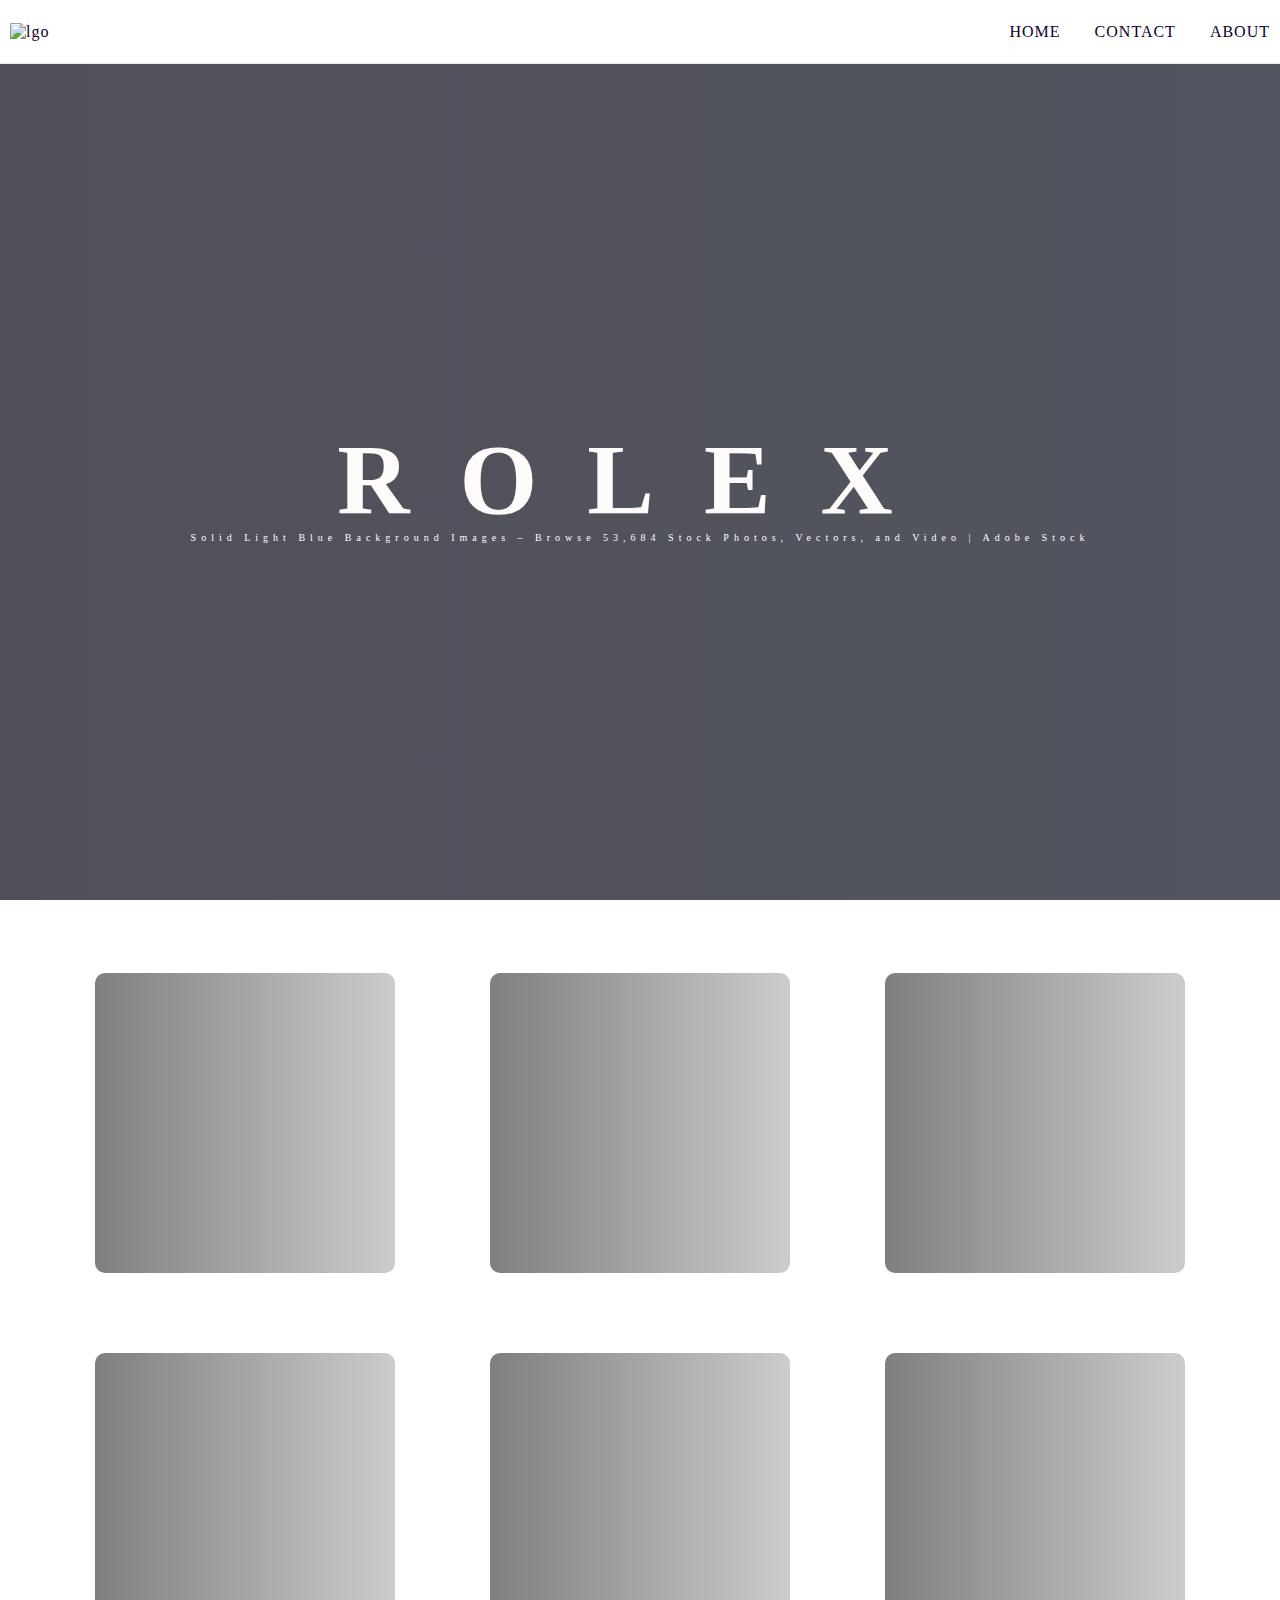
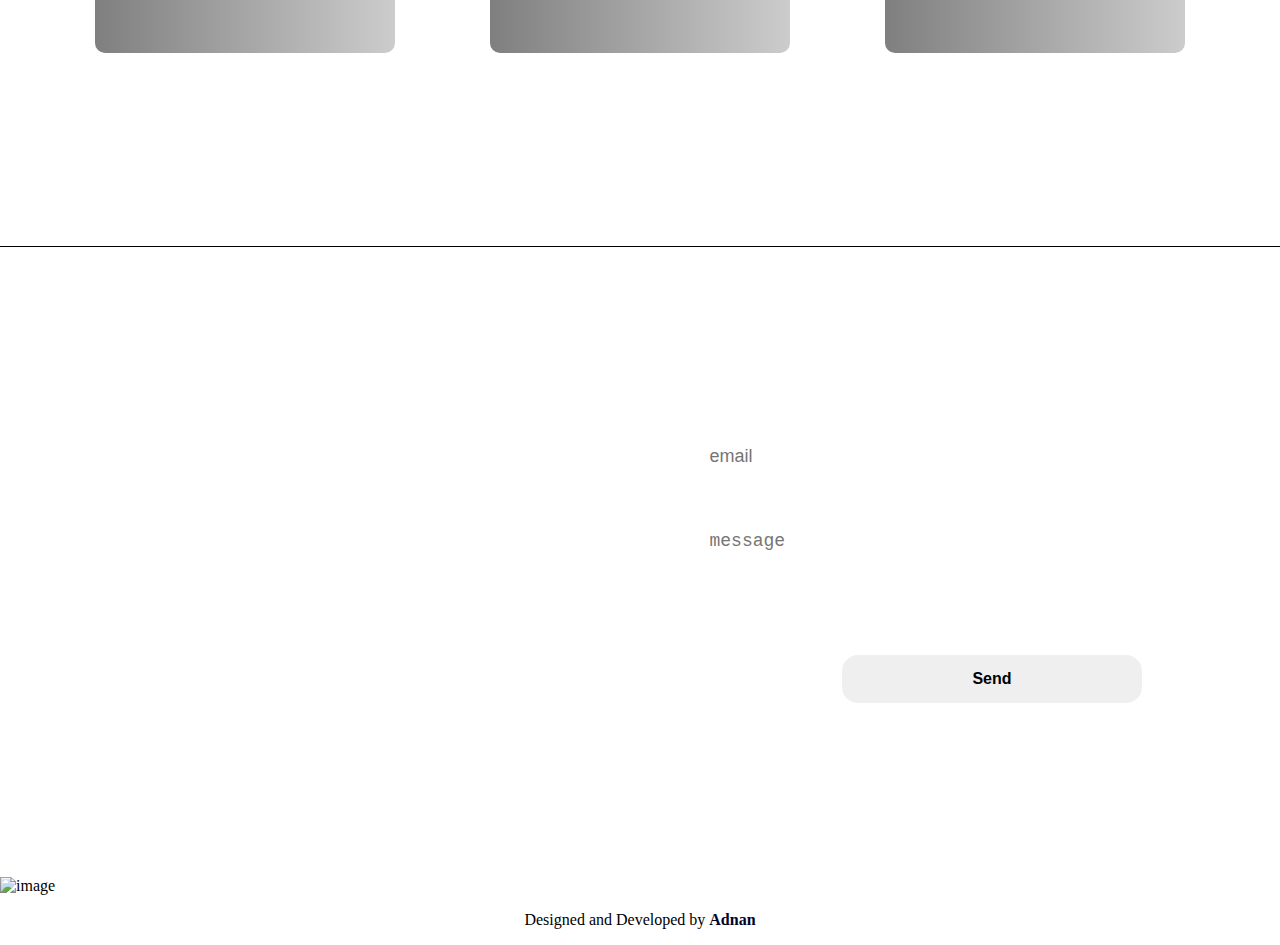
==== commit 86f4b3eb: "update page" ====
--- a/index.html
+++ b/index.html
@@ -70,13 +70,16 @@
                 <form action="">
                     <div class="entry">
                         <div class="each-entry">
-                            <input type="email" name="email" id="cus-email">
+                            <input type="email" name="email" id="cus-email" placeholder="email" required>
                         </div>
                         <div class="each-entry">
-                            <textarea name="message" id="message" cols="72" rows="10"></textarea>
+                            <textarea name="message" id="message" cols="50" rows="4" placeholder="message"></textarea>
                         </div>
                     </div>
                 </form>
+                    <div class="btn">
+                        <button id="send-btn">Send</button>
+                    </div>
             </div>
         </div>
         <!-- contact-page end -->
@@ -87,7 +90,7 @@
     <!-- about-page end -->
     <footer>
         <div class="info">
-        <p>information about the page</p>
+        <p>Designed and Developed by <span>Adnan</span></p>
     </div>
    </footer>
 </body>
--- a/style.css
+++ b/style.css
@@ -146,10 +146,41 @@
 }
 .form-cont{
     width: 40%;
-    border: 1px solid white;
+    display: flex;
+    align-items: center;
+    justify-content: center;
+    flex-direction: column;
+    /* border: 1px solid white; */
 }
 .each-entry input{
-    margin-bottom: 10px;
-    width: 98%;
-    height: 50px;
+    width: 93%;
+    height: 30px;
+}
+.each-entry input, textarea{
+    margin-bottom: 20px;
+    border: none;
+    border-radius: 16px;
+    outline: none;
+    padding: 20px;
+    font-size: 18px;
+    background: linear-gradient(to left, rgba(255, 255, 255, 0.131), rgba(255, 255, 255, 0.131));
+    color: white;
+    font-weight: 500px;
+}
+#send-btn{
+    width: 300px;
+    padding: 15px;
+    border: none;
+    border-radius: 16px;
+    color: black;
+    font-weight: bold;
+    font-size: 16px;
+    cursor: pointer;
+}
+footer span{
+    color: rgb(2, 2, 40);
+    font-weight: bold;
+}
+footer{
+    text-align: center;
 }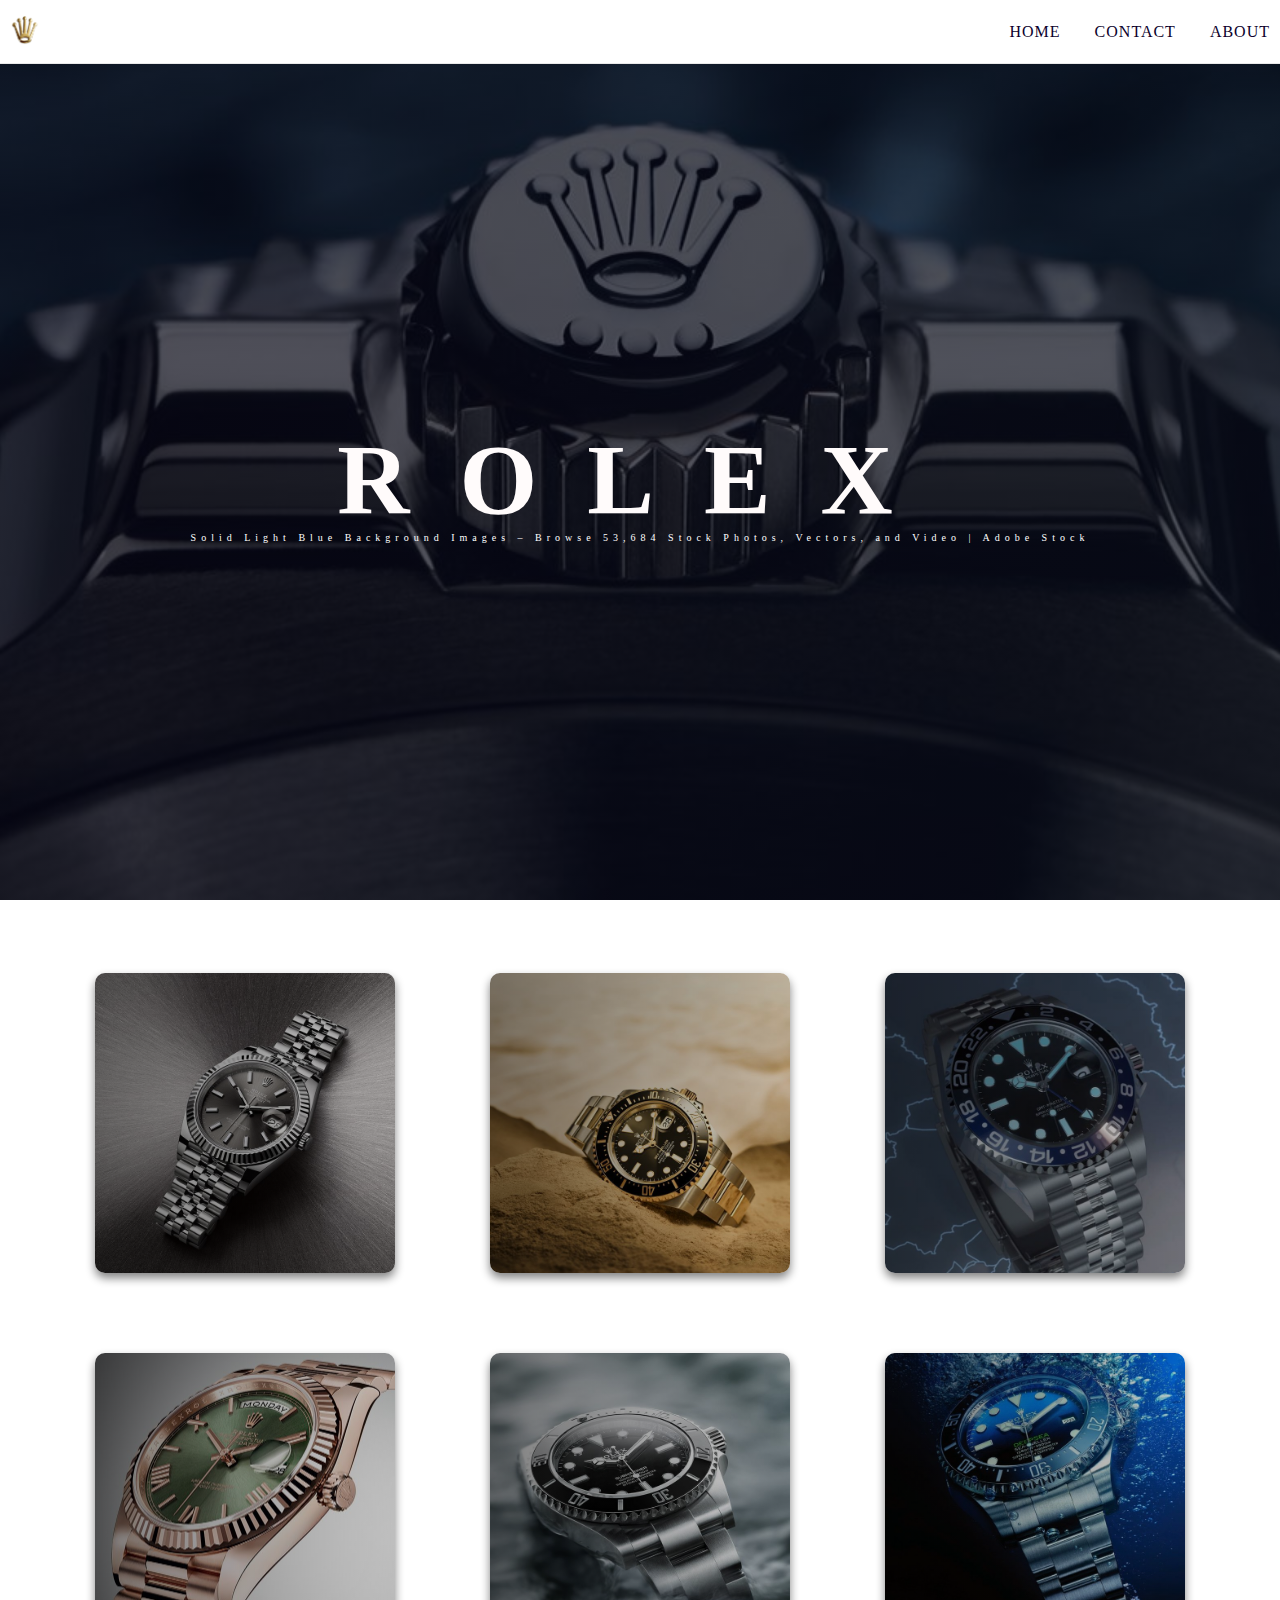
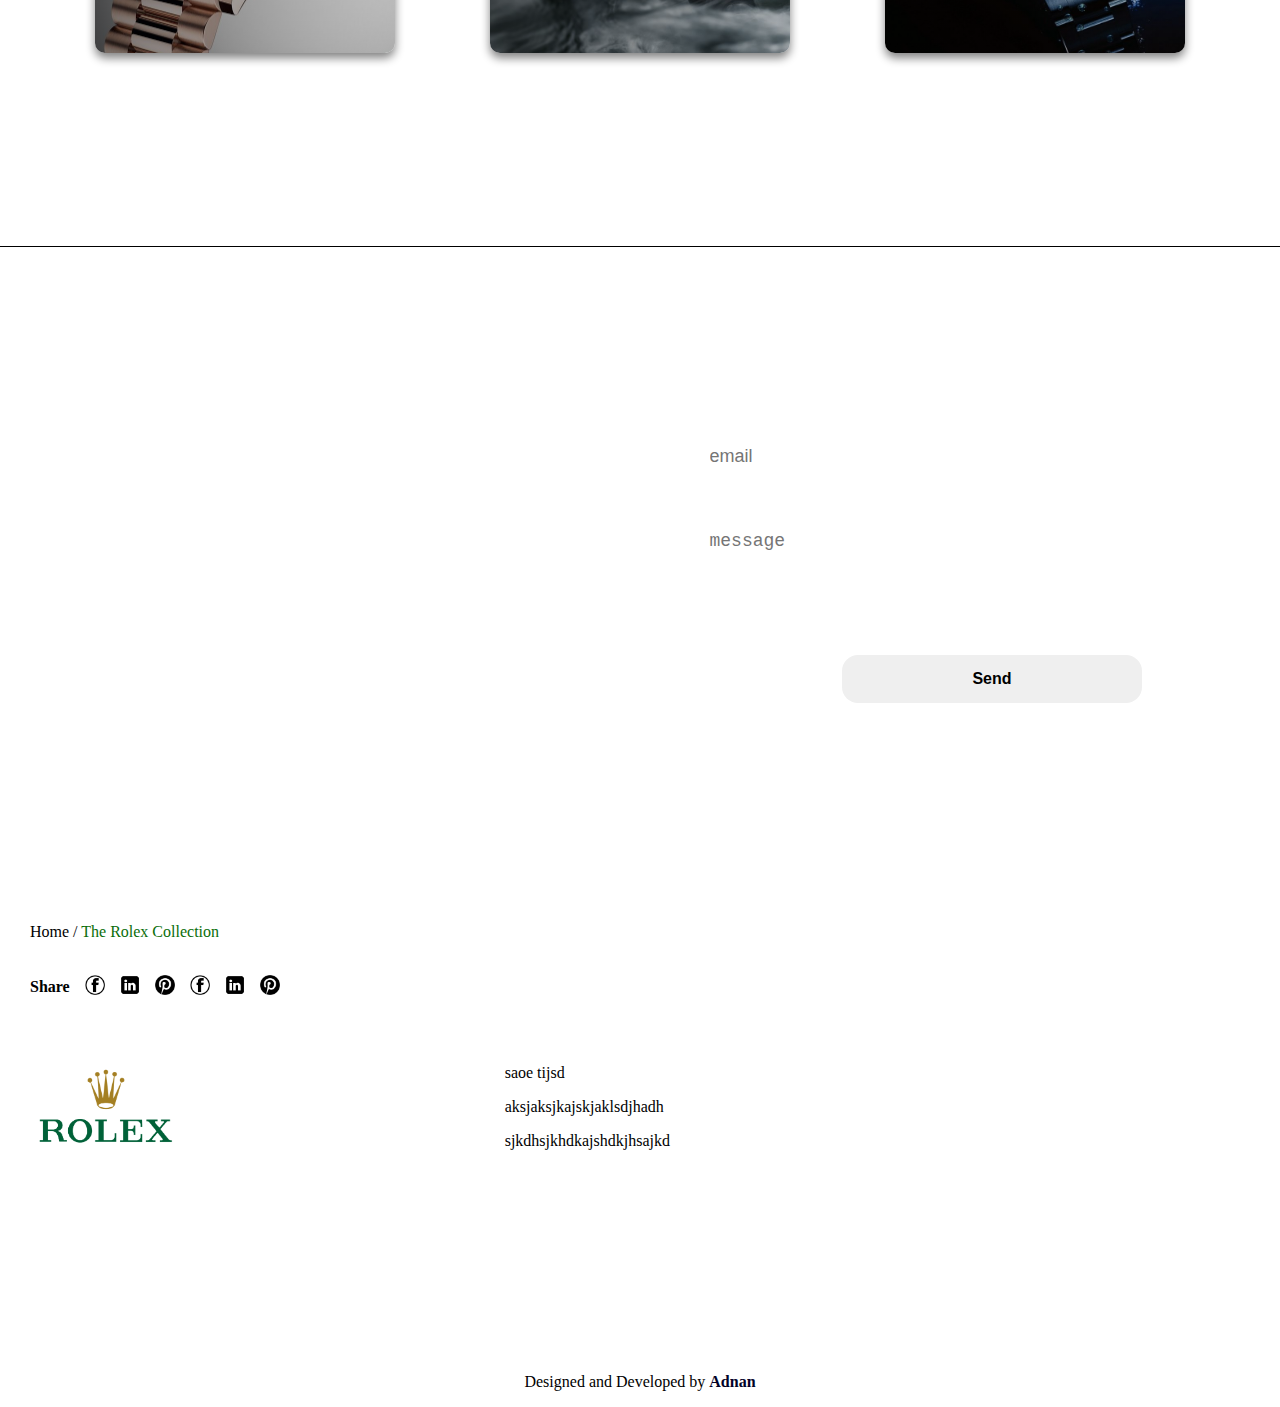
==== commit 0505e7db: "modify page {add about content}" ====
--- a/index.html
+++ b/index.html
@@ -84,7 +84,44 @@
         </div>
         <!-- contact-page end -->
         <div class="about-page" id="page-about">
-            <img src="https://sugesswatch.com/cdn/shop/files/01_e81c27a1-231c-4079-8136-83de988361e1_1946x.jpg?v=1704544137" alt="image">
+            <div class="text-cont">
+                <p>Home / <span>The Rolex Collection</span></p>
+            </div>
+            <div class="share-icons">
+                <div class="text">
+                    <h4>Share</h4>
+                </div>
+                <div class="icons">
+                   <div class="each-icon">
+                        <a href="#"><img src="/img/icons/facebook-logo.png" alt="" id="facebook-logo"></a>
+                   </div>
+                   <div class="each-icon">
+                        <a href="#"><img src="/img/icons/linkedin-img.png" alt="" id="linkedin-logo"></a>
+                   </div>
+                   <div class="each-icon">
+                        <a href="#"><img src="/img/icons/pins-logo.png" alt="" id="pint-logo"></a>
+                   </div> 
+                   <div class="each-icon">
+                        <a href="#"><img src="/img/icons/facebook-logo.png" alt="" id="facebook-logo"></a>
+                   </div>
+                   <div class="each-icon">
+                        <a href="#"><img src="/img/icons/linkedin-img.png" alt="" id="linkedin-logo"></a>
+                   </div>
+                   <div class="each-icon">
+                        <a href="#"><img src="/img/icons/pins-logo.png" alt="" id="pint-logo"></a>
+                   </div> 
+                </div>
+            </div>
+            <div class="about-cont">
+                <div class="image-logo">
+                    <img src="/img/text-logo.png" alt="" id="text-logo">
+                </div>
+                <div class="some-text">
+                    <p>saoe tijsd</p>
+                    <p>aksjaksjkajskjaklsdjhadh</p>
+                    <p>sjkdhsjkhdkajshdkjhsajkd</p>
+                </div>
+            </div>
         </div>
     </div>
     <!-- about-page end -->
--- a/style.css
+++ b/style.css
@@ -6,6 +6,8 @@
     padding: 0;
     font-family: Verdana;
 }
+
+/* start header  */
 .header-container{
     display: flex;
     align-items: center;
@@ -30,10 +32,11 @@
     font-weight: 500;
     font-size: 16px;
 }
-
+/* end header  */
 .all-page .land-page,.about-page, .contact-page{
     width: 100%;
 }
+/* start landing page  */
 .land-page{
     height: 93vh;
     background: linear-gradient(to left, rgba(8, 12, 26, 0.7), rgba(6, 6, 21, 0.7)), url("/img/land-img.jpg");
@@ -51,7 +54,6 @@
     color: rgb(255, 251, 251);
     margin: 0;
     letter-spacing: 50px;
-    /* -webkit-text-stroke: .3px rgb(1, 5, 24); */
 }
 .land-page p{
     font-size: 10px;
@@ -61,10 +63,9 @@
     color: white;
     text-align: center;
 }
-.about-page img{
-    width: 90%;
-}
-
+/* end landing page  */
+
+/* home page  */
 #img-11{
     background: linear-gradient(to right, rgba(0, 0, 0, .5), rgba(0, 0, 0, 0.2)), url(/img/date-just.jpg);
 }
@@ -94,7 +95,7 @@
     align-items: center;
     justify-content: center;
     margin-bottom: 80px;
-    /* box-shadow: 0 5px 10px rgba(0, 0, 0, 0.493); */
+    box-shadow: 0 5px 10px rgba(0, 0, 0, 0.493);
 }
 
 .rows h1{
@@ -106,7 +107,6 @@
     color: white;
 }
 
-/* home page  */
 .rows{
     display: flex;
     align-content: center;
@@ -120,17 +120,16 @@
     background: linear-gradient(to right, rgba(35, 34, 34, 0.700), rgba(69, 69, 69, 0.706)), url('/img/home-bg.jpg');
     background-attachment: fixed;
     background-size: cover;
-    /* filter: opacity(50); */
-    /* filter: blur(30); */
 }
 .img-1, .img-2{
     border-radius: 10px;
 }
-
+/* home page end  */
+
+/* contact page start  */
 .contact-page{
     height: 70vh;
-    background: linear-gradient(to left, rgba(8, 12, 26, 0.839), rgba(6, 6, 21, 0.839)), url("/img/home-bg.jpg");
-    /* background: linear-gradient(to right, rgba(35, 34, 34, 0.700), rgba(69, 69, 69, 0.706)), url('/img/home-bg.jpg'); */
+    background: linear-gradient(to left, rgba(8, 12, 26, 0.7), rgba(6, 6, 21, 0.7)), url("/img/land-img.jpg");
     background-repeat: no-repeat;
     background-size: cover;
     background-position: center;
@@ -139,7 +138,6 @@
     display: flex;
     align-items: center;
     justify-content: space-around;  
-    /* padding: 20px; */
 }
 .heading{
     width: 50%;
@@ -150,7 +148,6 @@
     align-items: center;
     justify-content: center;
     flex-direction: column;
-    /* border: 1px solid white; */
 }
 .each-entry input{
     width: 93%;
@@ -177,10 +174,68 @@
     font-size: 16px;
     cursor: pointer;
 }
+/* contact page end */
+
+
+/* about page start  */
+.about-page{
+    display: flex;
+    align-items: start;
+    justify-content: start;
+    flex-direction: column;
+    width: 100%;
+    height: 50vh;
+    padding-top: 30px;
+}
+.icons{
+    margin-left: 15px;
+    display: flex;
+    align-items: start;
+    justify-content: center;
+    /* width: 50; */
+}
+.icons img{
+    width: 20px;
+    margin-right: 15px;
+}
+.share-icons{
+    display: flex;
+    align-items: center;
+    justify-content: start;
+    /* border: 1px solid black; */
+    width: 30%;
+    margin-left: 30px;
+}
+.text-cont{
+    width: 30%;
+    display: flex;
+    align-items: center;
+    justify-content: start;
+    margin-left: 30px;
+}
+.text-cont span{
+    color: rgb(9, 109, 9);
+}
+.about-cont{
+    margin-left: 30px;
+    margin-top: 30px;
+    display: flex;
+    align-items: start;
+    width: 50%;
+    justify-content: space-between;
+}
+.about-cont img{
+    width: 150px;
+}
+/* about page end  */
+
+/* start footer  */
 footer span{
     color: rgb(2, 2, 40);
     font-weight: bold;
 }
 footer{
     text-align: center;
-}+}
+
+/* end footer */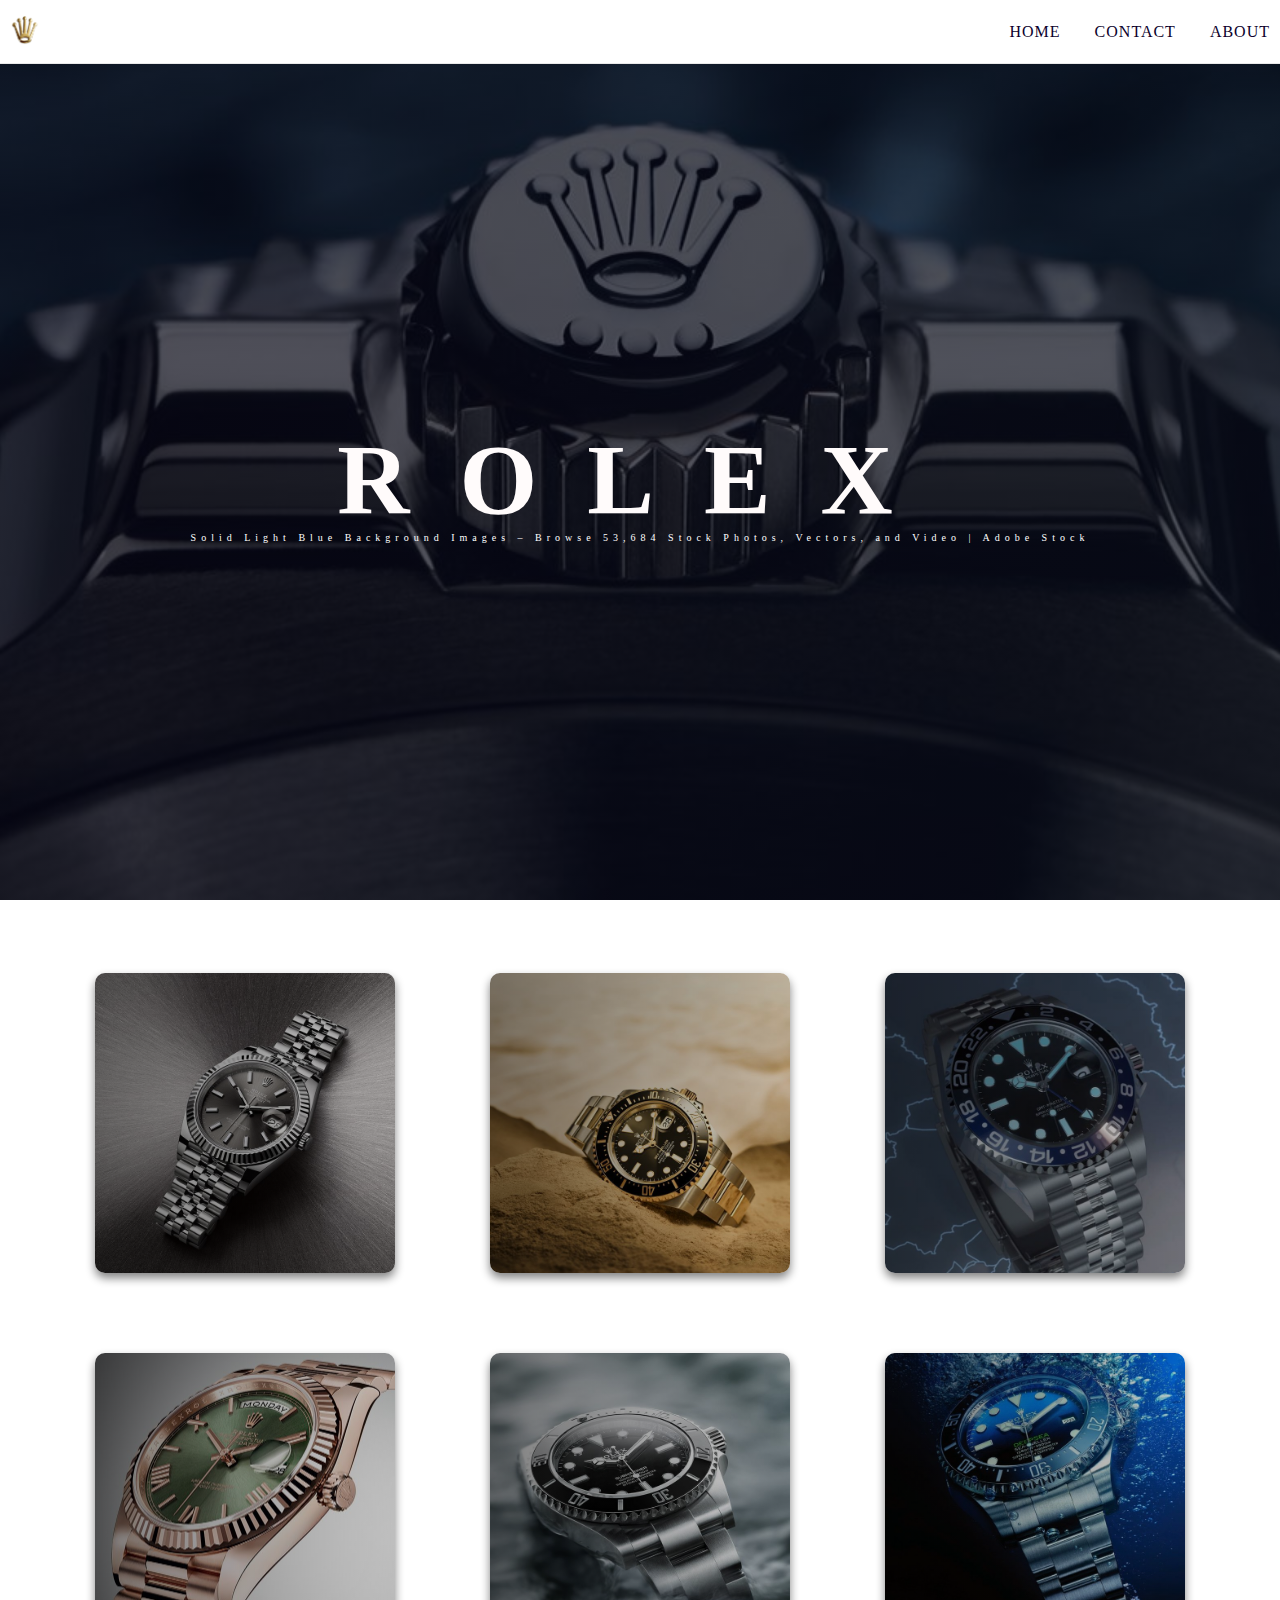
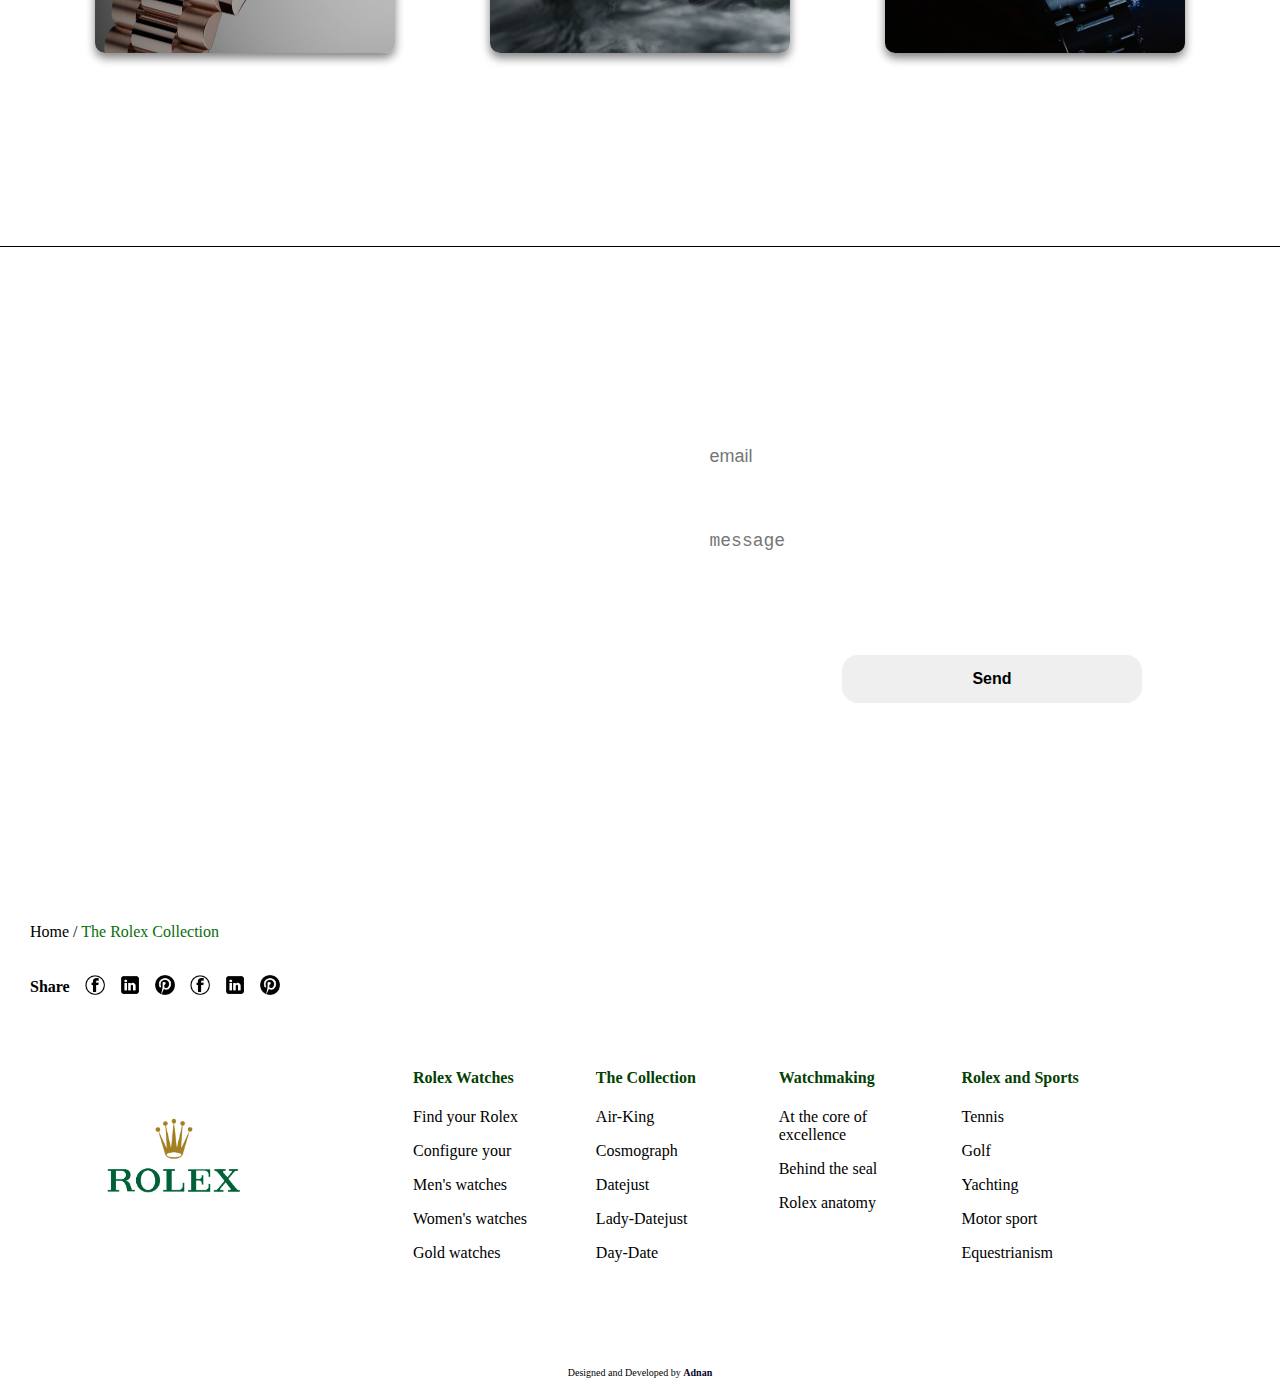
==== commit 811f0a0f: "update {footer}" ====
--- a/index.html
+++ b/index.html
@@ -116,11 +116,38 @@
                 <div class="image-logo">
                     <img src="/img/text-logo.png" alt="" id="text-logo">
                 </div>
-                <div class="some-text">
-                    <p>saoe tijsd</p>
-                    <p>aksjaksjkajskjaklsdjhadh</p>
-                    <p>sjkdhsjkhdkajshdkjhsajkd</p>
-                </div>
+                <div class="main-text">
+                    <div class="some-text">
+                        <h4>Rolex Watches</h4>
+                        <p>Find your Rolex</p>
+                        <p>Configure your </p>
+                        <p>Men's watches</p>
+                        <p>Women's watches</p>
+                        <p>Gold watches</p>
+                    </div>
+                    <div class="some-text">
+                        <h4>The Collection</h4>
+                        <p>Air-King</p>
+                        <p>Cosmograph</p>
+                        <p>Datejust</p>
+                        <p>Lady-Datejust</p>
+                        <p>Day-Date</p>
+                    </div>
+                    <div class="some-text">
+                        <h4>Watchmaking</h4>
+                        <p>At the core of excellence</p>
+                        <p>Behind the seal</p>
+                        <p>Rolex anatomy</p>
+                    </div>
+                    <div class="some-text">
+                        <h4>Rolex and Sports</h4>
+                        <p>Tennis</p>
+                        <p>Golf</p>
+                        <p>Yachting</p>
+                        <p>Motor sport</p>
+                        <p>Equestrianism</p>
+                    </div>
+            </div>
             </div>
         </div>
     </div>
--- a/style.css
+++ b/style.css
@@ -218,14 +218,34 @@
 }
 .about-cont{
     margin-left: 30px;
-    margin-top: 30px;
+    /* margin-top: px; */
     display: flex;
     align-items: start;
     width: 50%;
-    justify-content: space-between;
+    justify-content: space-around;
+    /* border: 1px solid black; */
+    width: 90%;
 }
 .about-cont img{
     width: 150px;
+}
+.image-logo{
+    height: 100%;
+    display: flex;
+    align-items: center;
+}
+.some-text{
+    width: 100%;
+    margin: 30px;
+}
+.main-text{
+    display: flex;
+    align-items: start;
+    justify-content: center;
+    width: 100;
+}
+.main-text h4{
+    color: rgb(3, 65, 3);
 }
 /* about page end  */
 
@@ -236,6 +256,7 @@
 }
 footer{
     text-align: center;
+    font-size: 10px;
 }
 
 /* end footer */